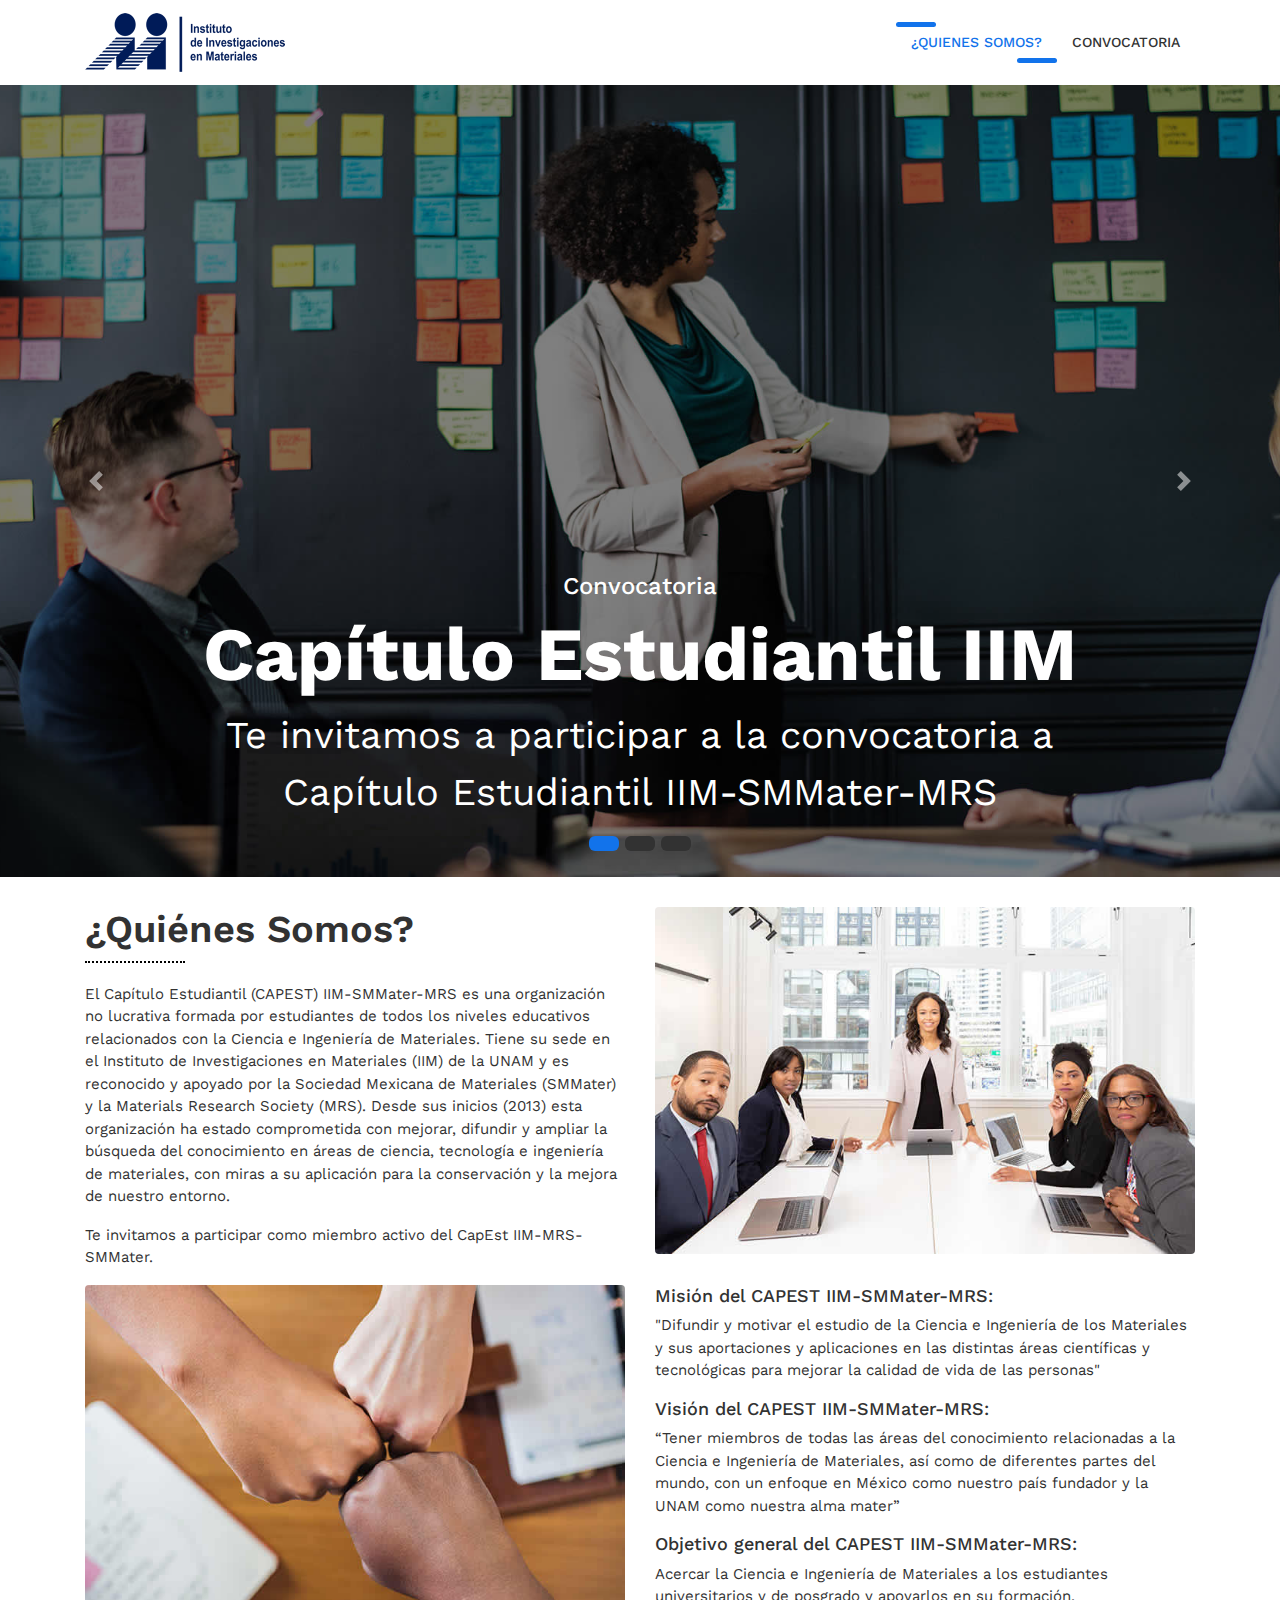
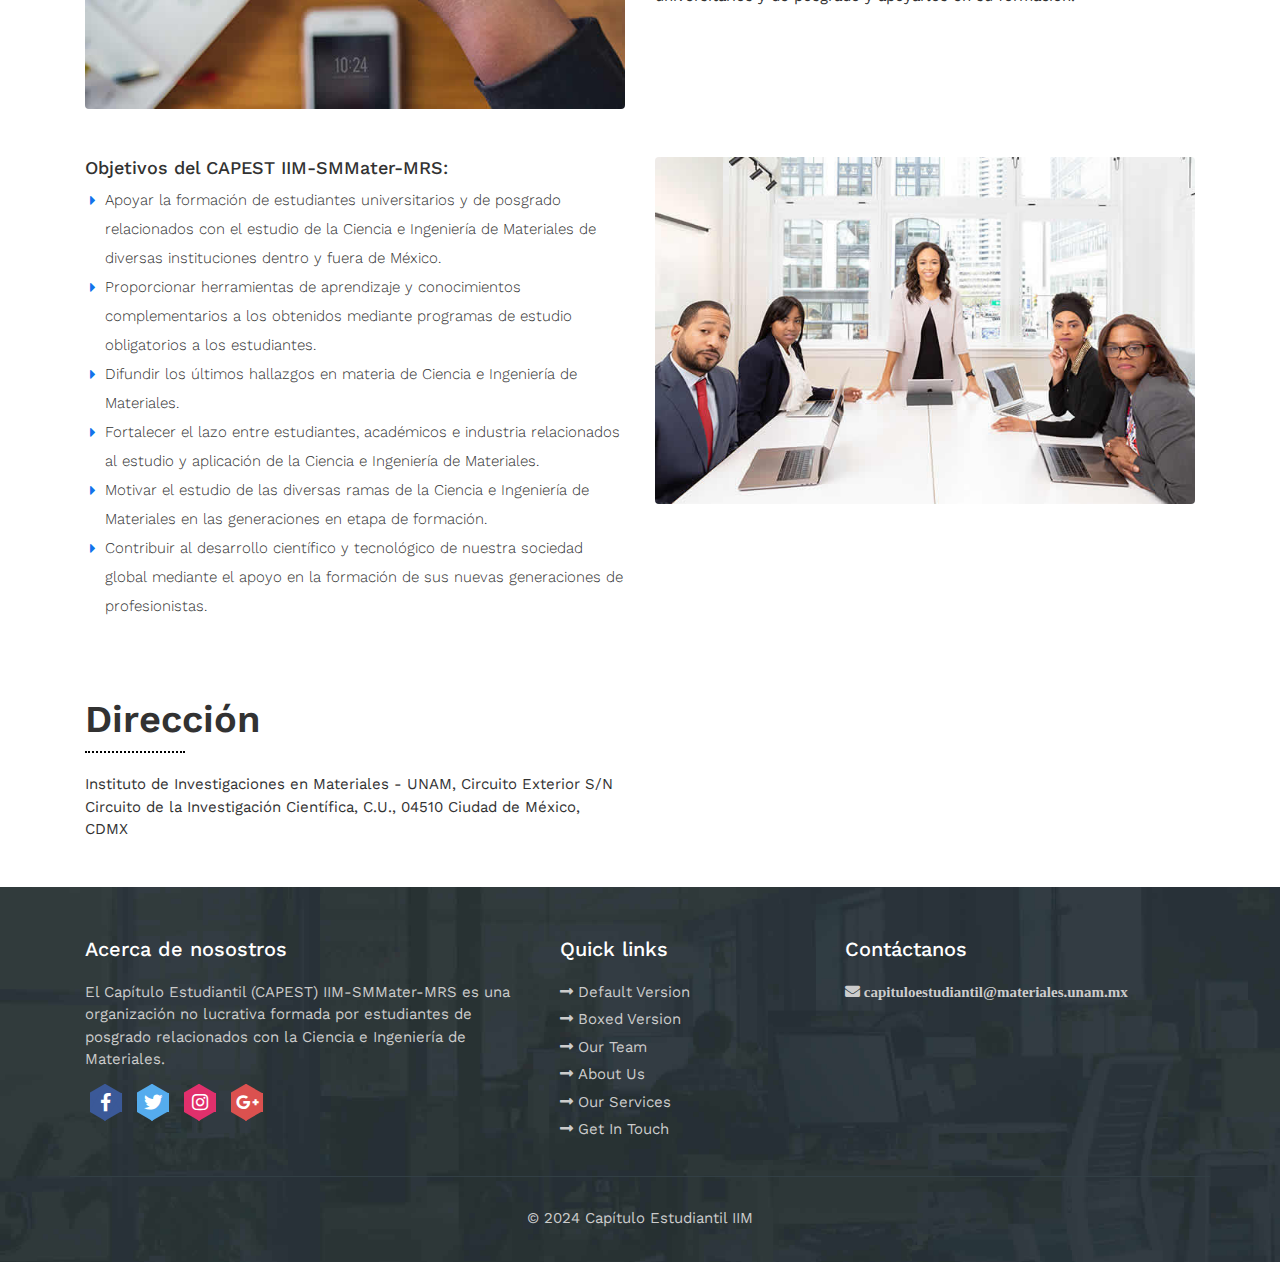
==== index.html @ f2826030 "[MODIFICATED][MAIN][DEVELOP]" ====
<!DOCTYPE html>
<html lang="en">
<head>
	<meta charset="utf-8">
	<meta name="viewport" content="width=device-width, initial-scale=1, shrink-to-fit=no">
	<meta name="description" content="">
	<meta name="author" content="">
	<title> Capítulo Estudiantil IIM-SSMRS </title>
	<!-- Bootstrap core CSS -->
	<link href="vendor/bootstrap/css/bootstrap.min.css" rel="stylesheet">
	<!-- Fontawesome CSS -->
	<link href="css/all.css" rel="stylesheet">
	<!-- Owl Carousel CSS -->
	<link href="css/owl.carousel.min.css" rel="stylesheet">
	<!-- Owl Carousel CSS -->
	<link href="css/jquery.fancybox.min.css" rel="stylesheet">
	<!-- Custom styles for this template -->
	<link href="css/style.css" rel="stylesheet">
</head>
<body>
<div class="wrapper-main">
    <!-- Navigation -->
    <nav class="navbar navbar-expand-lg navbar-dark bg-light top-nav">
        <div class="container">
            <a class="navbar-brand" href="index.html">
				<img src="images/iimlogo.png" alt="logoiim" width="50%"/>
            </a>
            <button class="navbar-toggler navbar-toggler-right" type="button" data-toggle="collapse" data-target="#navbarResponsive" aria-controls="navbarResponsive" aria-expanded="false" aria-label="Toggle navigation">
				<span class="fas fa-bars"></span>
            </button>
            <div class="collapse navbar-collapse" id="navbarResponsive">
				<ul class="navbar-nav ml-auto">
					
					<li class="nav-item">
						<a class="nav-link active" href="index.html">¿Quienes somos?</a>
					</li>
					
					<li class="nav-item">
						<a class="nav-link" href="convocatoria.html">Convocatoria</a>
					</li>
					<!---Construcción de segunda página
					<li class="nav-item">
						<a class="nav-link" href="#">Registro</a>
					</li>
					<li class="nav-item">
						<a class="nav-link" href="#">Comité Organizador</a>
					</li>
					<li class="nav-item">
						<a class="nav-link" href="#">Programa</a>
					</li>
					<li class="nav-item">
						<a class="nav-link" href="#">Curso</a>
					</li>
					<li class="nav-item">
						<a class="nav-link" href="#">Ponente</a>
					</li>
					<li class="nav-item">
						<a class="nav-link" href="#">Cartel</a>
					</li>
					<li class="nav-item">
						<a class="nav-link" href="services.html">Services</a>
					</li>
					<li class="nav-item dropdown">
						<a class="nav-link" href="#" id="navbarDropdownBlog" data-toggle="dropdown" aria-haspopup="true" aria-expanded="false">Pages <i class="fas fa-sort-down"></i></a>
						<div class="dropdown-menu dropdown-menu-right" aria-labelledby="navbarDropdownBlog">
							<a class="dropdown-item" href="faq.html">FAQ</a>
							<a class="dropdown-item" href="404.html">404</a>
							<a class="dropdown-item" href="pricing.html">Pricing Table</a>
						</div>
					</li>
					<li class="nav-item dropdown">
						<a class="nav-link" href="#" id="navbarDropdownPortfolio" data-toggle="dropdown" aria-haspopup="true" aria-expanded="false">Portfolio <i class="fas fa-sort-down"></i></a>
						<div class="dropdown-menu dropdown-menu-right" aria-labelledby="navbarDropdownPortfolio">
							<a class="dropdown-item" href="portfolio-3-col.html">3 Column Portfolio</a>
							<a class="dropdown-item" href="portfolio-4-col.html">4 Column Portfolio</a>
							<a class="dropdown-item" href="portfolio-item.html">Single Portfolio Item</a>
						</div>
					</li>
					<li class="nav-item dropdown">
						<a class="nav-link" href="#" id="navbarDropdownBlog" data-toggle="dropdown" aria-haspopup="true" aria-expanded="false">Blog <i class="fas fa-sort-down"></i></a>
						<div class="dropdown-menu dropdown-menu-right" aria-labelledby="navbarDropdownBlog">
							<a class="dropdown-item" href="blog.html">Blog</a>
							<a class="dropdown-item" href="blog-post.html">Blog Post</a>
						</div>
					</li>
					<li class="nav-item">
						<a class="nav-link" href="contact.html">Contact</a>
					</li>-->
				</ul>
            </div>
        </div>
    </nav>
	
    <header class="slider-main">
		<!--Carrusel
        <div id="carouselExampleIndicators" class="carousel slide carousel-fade" data-ride="carousel">
            <ol class="carousel-indicators">
               <li data-target="#carouselExampleIndicators" data-slide-to="0" class="active"></li>
               <li data-target="#carouselExampleIndicators" data-slide-to="1"></li>
               <li data-target="#carouselExampleIndicators" data-slide-to="2"></li>
            </ol> 
            <div class="carousel-inner" role="listbox">
               Slide One - Set the background image for this slide in the line below 
               <div class="carousel-item active" style="background-image: url('images/slider-01.jpg')">
                  <div class="carousel-caption d-none d-md-block">
                     <h3>Capítulo Estudiantil IIM</h3>
                     <p>Te invitamos a participar a la convocatoria a Capítulo Estudiantil IIM-SMMater-MRS</p>
                  </div>
               </div>
               Slide Two - Set the background image for this slide in the line below 
               <div class="carousel-item" style="background-image: url('images/slider-02.jpg')">
                  <div class="carousel-caption d-none d-md-block">
                     <h3>Best Consulting Services.</h3>
                     <p>A Great Theme For Business Consulting</p>
                  </div>
               </div>
               Slide Three - Set the background image for this slide in the line below 
               <div class="carousel-item" style="background-image: url('images/slider-03.jpg')">
                  <div class="carousel-caption d-none d-md-block">
                     <h3>Welcome to Zonebiz</h3>
                     <p>A Great Theme For Business Consulting</p>
                  </div>
               </div>
            </div>
            <a class="carousel-control-prev" href="#carouselExampleIndicators" role="button" data-slide="prev">
				<span class="carousel-control-prev-icon" aria-hidden="true"></span>
				<span class="sr-only">Previous</span>
            </a>
            <a class="carousel-control-next" href="#carouselExampleIndicators" role="button" data-slide="next">
				<span class="carousel-control-next-icon" aria-hidden="true"></span>
				<span class="sr-only">Next</span>
            </a>
        </div>-->
		<div id="carouselExampleIndicators" class="carousel slide carousel-fade" data-ride="carousel">
			<ol class="carousel-indicators">
				<li data-target="#carouselExampleIndicators" data-slide-to="0" class="active"></li>
				<li data-target="#carouselExampleIndicators" data-slide-to="1"></li>
				<li data-target="#carouselExampleIndicators" data-slide-to="2"></li>
		 	</ol> 
            <div class="carousel-inner" role="listbox">
               <div class="carousel-item active" style="background-image: url('images/slider-01.jpg')">
                  <div class="carousel-caption d-none d-md-block">
						<h4>Convocatoria</h4>
                     	<h3>Capítulo Estudiantil IIM</h3>
                     	<p>Te invitamos a participar a la convocatoria a Capítulo Estudiantil IIM-SMMater-MRS</p>
                  </div>
               </div>
			<div class="carousel-item" style="background-image: url('images/slider-02.jpg')">
				<div class="carousel-caption d-none d-md-block">
				   <h3>Best Consulting Services.</h3>
				   <p>A Great Theme For Business Consulting</p>
				</div>
			 </div>
			<div class="carousel-item" style="background-image: url('images/slider-03.jpg')">
				<div class="carousel-caption d-none d-md-block">
				   <h3>Welcome to Zonebiz</h3>
				   <p>A Great Theme For Business Consulting</p>
				</div>
			 </div>
		  </div>
		<a class="carousel-control-prev" href="#carouselExampleIndicators" role="button" data-slide="prev">
			<span class="carousel-control-prev-icon" aria-hidden="true"></span>
			<span class="sr-only">Previous</span>
		</a>
		<a class="carousel-control-next" href="#carouselExampleIndicators" role="button" data-slide="next">
			<span class="carousel-control-next-icon" aria-hidden="true"></span>
			<span class="sr-only">Next</span>
		</a>
    </header>
	
    <!-- Page Content -->
    <div class="container">        
        <!-- About Section -->
        <div class="about-main">
            <div class="row">
               <div class="col-lg-6">
                  <h2>¿Quiénes Somos?</h2>
                  <p>El Capítulo Estudiantil (CAPEST) IIM-SMMater-MRS es una organización no lucrativa formada por estudiantes de todos los niveles educativos relacionados con la Ciencia e Ingeniería de Materiales. Tiene su sede en el Instituto de Investigaciones en Materiales (IIM) de la UNAM y es reconocido y apoyado por la Sociedad Mexicana de Materiales (SMMater) y la Materials Research Society (MRS). Desde sus inicios (2013) esta organización ha estado comprometida con mejorar, difundir y ampliar la búsqueda del conocimiento en áreas de ciencia, tecnología e ingeniería de materiales, con miras a su aplicación para la conservación y la mejora de nuestro entorno.</p>
                  <p>Te invitamos a participar como miembro activo del CapEst IIM-MRS-SMMater.</p>
               </div>
               <div class="col-lg-6">
                  <img class="img-fluid rounded" src="images/about-img.jpg" alt="" />
               </div>
            </div>
			<div class="row mb-4">
				<div class="col-lg-6">
					<div class="right-ab">
						<img class="img-fluid rounded mb-4" src="images/mission-img.jpg" alt="" />
					</div>
				</div>
				<div class="col-lg-6">
					<div class="left-ab">
						<h5>Misión del CAPEST IIM-SMMater-MRS:</h5>
				  		<p>"Difundir y motivar el estudio de la Ciencia e Ingeniería de los Materiales y sus aportaciones y aplicaciones en las distintas áreas científicas y tecnológicas para mejorar la calidad de vida de las personas"</p>
				  	<h5>Visión del CAPEST IIM-SMMater-MRS:</h5>
				  		<p>“Tener miembros de todas las áreas del conocimiento relacionadas a la Ciencia e Ingeniería de Materiales, así como de diferentes partes del mundo, con un enfoque en México como nuestro país fundador y la UNAM como nuestra alma mater”</p>
				  	<h5>Objetivo general del CAPEST IIM-SMMater-MRS:</h5>
				   		<p>Acercar la Ciencia e Ingeniería de Materiales a los estudiantes universitarios y de posgrado y apoyarlos en su formación.</p>
					</div>
				</div>
			</div>
			<!-- /.row  left-->
			<div class="row">
				<div class="col-lg-6">
				  	<h5>Objetivos del CAPEST IIM-SMMater-MRS:</h5>
                  		<ul>
                			<li>Apoyar la formación de estudiantes universitarios y de posgrado relacionados con el estudio de la Ciencia e Ingeniería de Materiales de diversas instituciones dentro y fuera de México.</li>
                    		<li>Proporcionar herramientas de aprendizaje y conocimientos complementarios a los obtenidos mediante programas de estudio obligatorios a los estudiantes.</li>
							<li>Difundir los últimos hallazgos en materia de Ciencia e Ingeniería de Materiales.</li>
							<li>Fortalecer el lazo entre estudiantes, académicos e industria relacionados al estudio y aplicación de la Ciencia e Ingeniería de Materiales.</li>
							<li>Motivar el estudio de las diversas ramas de la Ciencia e Ingeniería de Materiales en las generaciones en etapa de formación.</li>
                    		<li>Contribuir al desarrollo científico y tecnológico de nuestra sociedad global mediante el apoyo en la formación de sus nuevas generaciones de profesionistas.</li>                     
                  		</ul>
				</div>
				<div class="col-lg-6">
					<img class="img-fluid rounded" src="images/about-img.jpg" alt=""/>
				</div>
			</div>
			<!-- /.row -->
        </div>
	</div>	
	<!--Start Services Section
	<div class="services-bar">
		<div class="container">
			<h1 class="py-4">Our Best Services </h1>-->
			<!-- Services Section 
			<div class="row">
			   <div class="col-lg-4 mb-4">
					<div class="card h-100">
						<div class="card-img">
							<img class="img-fluid" src="images/services-img-01.jpg" alt="" />
						</div>
						<div class="card-body">
							<h4 class="card-header"> Analytics </h4>
							<p class="card-text">Lorem ipsum dolor sit amet, consectetur adipisicing elit. Sapiente esse necessitatibus neque.</p>
						</div>
					</div>
			   </div>
			   <div class="col-lg-4 mb-4">
					<div class="card h-100">
						<div class="card-img">
							<img class="img-fluid" src="images/services-img-02.jpg" alt="" />
						</div>
						<div class="card-body">
							<h4 class="card-header"> Applications </h4>
							<p class="card-text">Lorem ipsum dolor sit amet, consectetur adipisicing elit. Sapiente esse necessitatibus neque.</p>
						</div>
					</div>
			   </div>
			   <div class="col-lg-4 mb-4">
					<div class="card h-100">
						<div class="card-img">
							<img class="img-fluid" src="images/services-img-03.jpg" alt="" />
						</div>
						<div class="card-body">
							<h4 class="card-header"> Business Process </h4>
							<p class="card-text">Lorem ipsum dolor sit amet, consectetur adipisicing elit. Sapiente esse necessitatibus neque.</p>
						</div>
					</div>
			   </div>
			   <div class="col-lg-4 mb-4">
					<div class="card h-100">
						<div class="card-img">
							<img class="img-fluid" src="images/services-img-04.jpg" alt="" />
						</div>
						<div class="card-body">
							<h4 class="card-header"> Consulting </h4>
							<p class="card-text">Lorem ipsum dolor sit amet, consectetur adipisicing elit. Sapiente esse necessitatibus neque.</p>
						</div>						
					</div>
			   </div>
			   <div class="col-lg-4 mb-4">
					<div class="card h-100">
						<div class="card-img">
							<img class="img-fluid" src="images/services-img-05.jpg" alt="" />
						</div>
						<div class="card-body">
							<h4 class="card-header"> Infrastructure </h4>
							<p class="card-text">Lorem ipsum dolor sit amet, consectetur adipisicing elit. Sapiente esse necessitatibus neque.</p>
						</div>						
					</div>
			   </div>
			   <div class="col-lg-4 mb-4">
					<div class="card h-100">
						<div class="card-img">
							<img class="img-fluid" src="images/services-img-06.jpg" alt="" />
						</div>
						<div class="card-body">
							<h4 class="card-header"> Product Engineering </h4>
							<p class="card-text">Lorem ipsum dolor sit amet, consectetur adipisicing elit. Sapiente esse necessitatibus neque.</p>
						</div>
					</div>
			   </div>
			</div>-->
			<!-- /.row 
		</div>
	</div>-->
	<!--Start Portafilio
	<div class="container">-->	
        <!-- Portfolio Section 
        <div class="portfolio-main">
            <h2>Our Portfolio</h2>
			<div class="col-lg-12">
				<div class="project-menu text-center">
					<button class="btn btn-primary active" data-filter="*">All</button>
					<button data-filter=".business" class="btn btn-primary">Business</button>
					<button data-filter=".travel" class="btn btn-primary">Travel</button>
					<button data-filter=".financial" class="btn btn-primary">Financial</button>
					<button data-filter=".academic" class="btn btn-primary">Academic</button>
				</div>
			</div>
            <div id="projects" class="projects-main row">
               <div class="col-lg-4 col-sm-6 pro-item portfolio-item financial">
                  <div class="card h-100">
                     <div class="card-img">
                        <a href="images/portfolio-img-01.jpg" data-fancybox="images">
                           <img class="card-img-top" src="images/portfolio-img-01.jpg" alt="" />
                           <div class="overlay"><i class="fas fa-arrows-alt"></i></div>
                        </a>
                     </div>
                     <div class="card-body">
                        <h4 class="card-title">
                           <a href="#">Financial Sustainability</a>
                        </h4>
                     </div>
                  </div>
               </div>
               <div class="col-lg-4 col-sm-6 pro-item portfolio-item business academic">
                  <div class="card h-100">
                     <div class="card-img">
                        <a href="images/portfolio-img-02.jpg" data-fancybox="images">
                           <img class="card-img-top" src="images/portfolio-img-02.jpg" alt="" />
                           <div class="overlay"><i class="fas fa-arrows-alt"></i></div>
                        </a>
                     </div>
                     <div class="card-body">
                        <h4 class="card-title">
                           <a href="#">Financial Sustainability</a>
                        </h4>
                     </div>
                  </div>
               </div>
               <div class="col-lg-4 col-sm-6 pro-item portfolio-item travel">
                  <div class="card h-100">
                     <div class="card-img">
                        <a href="images/portfolio-img-03.jpg" data-fancybox="images">
                           <img class="card-img-top" src="images/portfolio-img-03.jpg" alt="" />
                           <div class="overlay"><i class="fas fa-arrows-alt"></i></div>
                        </a>
                     </div>
                     <div class="card-body">
                        <h4 class="card-title">
                           <a href="#">Financial Sustainability</a>
                        </h4>
                     </div>
                  </div>
               </div>
               <div class="col-lg-4 col-sm-6 pro-item portfolio-item business">
                  <div class="card h-100">
                     <div class="card-img">
                        <a href="images/portfolio-img-04.jpg" data-fancybox="images">
                           <img class="card-img-top" src="images/portfolio-img-04.jpg" alt="" />
                           <div class="overlay"><i class="fas fa-arrows-alt"></i></div>
                        </a>
                     </div>
                     <div class="card-body">
                        <h4 class="card-title">
                           <a href="#">Financial Sustainability</a>
                        </h4>
                     </div>
                  </div>
               </div>
               <div class="col-lg-4 col-sm-6 pro-item portfolio-item travel">
                  <div class="card h-100">
                     <div class="card-img">
                        <a href="images/portfolio-img-05.jpg" data-fancybox="images">
                           <img class="card-img-top" src="images/portfolio-img-05.jpg" alt="" />
                           <div class="overlay"><i class="fas fa-arrows-alt"></i></div>
                        </a>
                     </div>
                     <div class="card-body">
                        <h4 class="card-title">
                           <a href="#">Financial Sustainability</a>
                        </h4>
                     </div>
                  </div>
               </div>
               <div class="col-lg-4 col-sm-6 pro-item portfolio-item financial academic">
                  <div class="card h-100">
                     <div class="card-img">
                        <a href="images/portfolio-img-01.jpg" data-fancybox="images">
                           <img class="card-img-top" src="images/portfolio-img-01.jpg" alt="" />
                           <div class="overlay"><i class="fas fa-arrows-alt"></i></div>
                        </a>
                     </div>
                     <div class="card-body">
                        <h4 class="card-title">
                           <a href="#">Financial Sustainability</a>
                        </h4>
                     </div>
                  </div>
               </div>
            </div>-->
            <!-- /.row 
        </div>
    </div>-->
	<!--blog-sliede 
	<div class="blog-slide">
		<div class="container">
			<h2>Our Blog</h2>
			<div class="row">
				<div class="col-lg-12">
					<div id="blog-slider" class="owl-carousel">
						<div class="post-slide">
							<div class="post-header">
								<h4 class="title">
									<a href="#">Latest blog Post</a>
								</h4>
								<ul class="post-bar">
									<li><img src="images/testi_01.png" alt=""><a href="#">Williamson</a></li>
									<li><i class="fa fa-calendar"></i>02 June 2018</li>
								</ul>
							</div>
							<div class="pic">
								<img src="images/img-1.jpg" alt="">
								<ul class="post-category">
									<li><a href="#">Business</a></li>
									<li><a href="#">Financ</a></li>
								</ul>
							</div>
							<p class="post-description">
								Lorem ipsum dolor sit amet, consectetur adipiscing elit. Maecenas gravida nulla eu massa efficitur, eu hendrerit ipsum efficitur. Morbi vitae velit ac.
							</p>
						</div>
		 
						<div class="post-slide">
							<div class="post-header">
								<h4 class="title">
									<a href="#">Latest blog Post</a>
								</h4>
								<ul class="post-bar">
									<li><img src="images/testi_02.png" alt=""><a href="#">Kristiana</a></li>
									<li><i class="fa fa-calendar"></i>05 June 2018</li>
								</ul>
							</div>
							<div class="pic">
								<img src="images/img-2.jpg" alt="">
								<ul class="post-category">
									<li><a href="#">Business</a></li>
									<li><a href="#">Financ</a></li>
								</ul>
							</div>
							<p class="post-description">
								Lorem ipsum dolor sit amet, consectetur adipiscing elit. Maecenas gravida nulla eu massa efficitur, eu hendrerit ipsum efficitur. Morbi vitae velit ac.
							</p>
						</div>
						
						<div class="post-slide">
							<div class="post-header">
								<h4 class="title">
									<a href="#">Latest blog Post</a>
								</h4>
								<ul class="post-bar">
									<li><img src="images/testi_01.png" alt=""><a href="#">Kristiana</a></li>
									<li><i class="fa fa-calendar"></i>05 June 2018</li>
								</ul>
							</div>
							<div class="pic">
								<img src="images/img-3.jpg" alt="">
								<ul class="post-category">
									<li><a href="#">Business</a></li>
									<li><a href="#">Financ</a></li>
								</ul>
							</div>
							<p class="post-description">
								Lorem ipsum dolor sit amet, consectetur adipiscing elit. Maecenas gravida nulla eu massa efficitur, eu hendrerit ipsum efficitur. Morbi vitae velit ac.
							</p>
						</div>
						
						<div class="post-slide">
							<div class="post-header">
								<h4 class="title">
									<a href="#">Latest blog Post</a>
								</h4>
								<ul class="post-bar">
									<li><img src="images/testi_02.png" alt=""><a href="#">Kristiana</a></li>
									<li><i class="fa fa-calendar"></i>05 June 2018</li>
								</ul>
							</div>
							<div class="pic">
								<img src="images/img-4.jpg" alt="">
								<ul class="post-category">
									<li><a href="#">Business</a></li>
									<li><a href="#">Financ</a></li>
								</ul>
							</div>
							<p class="post-description">
								Lorem ipsum dolor sit amet, consectetur adipiscing elit. Maecenas gravida nulla eu massa efficitur, eu hendrerit ipsum efficitur. Morbi vitae velit ac.
							</p>
						</div>
					</div>
				</div>
			</div>
		</div>
	</div>-->
	<div class="container">
		<div class="about-main">
            <div class="row">
               <div class="col-lg-6">
                  <h2>Dirección</h2>
                  <p>Instituto de Investigaciones en Materiales - UNAM, Circuito Exterior S/N Circuito de la Investigación Científica, C.U., 04510 Ciudad de México, CDMX</p>
               </div>
            </div>
		</div>   
	</div>
	
	<!-- Contact Us 
	<div class="touch-line">
		<div class="container">
			<div class="row">
				<div class="col-md-8">
				   <p>Lorem ipsum dolor sit amet, consectetur adipisicing elit. Molestias, expedita, saepe, vero rerum deleniti beatae veniam harum neque nemo praesentium cum alias asperiores commodi.</p>
				</div>
				<div class="col-md-4">
				   <a class="btn btn-lg btn-secondary btn-block" href="#"> Contact Us </a>
				</div>
			</div>
		</div>
	</div>-->
	
    <!-- /.container -->
    <!--footer starts from here-->
    <footer class="footer">
        <div class="container bottom_border">
            <div class="row">
				<div class="col-lg-5 col-md-3 col-sm-6 col">
					<h5 class="headin5_amrc col_white_amrc pt2">Acerca de nosostros</h5>
					<!--headin5_amrc-->
					<p class="mb10">El Capítulo Estudiantil (CAPEST) IIM-SMMater-MRS es una organización no lucrativa formada por estudiantes de posgrado relacionados con la Ciencia e Ingeniería de Materiales.</p>
					<ul class="footer-social">
						<li><a class="facebook hb-xs-margin" href="https://www.facebook.com/capestIIM/" target="_blank" rel="noopener noreferrer"><span class="hb hb-xs spin hb-facebook"><i class="fab fa-facebook-f"></i></span></a></li>
						<li><a class="twitter hb-xs-margin" href="https://twitter.com/capestiim?lang=es" target="_blank" rel="noopener noreferrer"><span class="hb hb-xs spin hb-twitter"><i class="fab fa-twitter"></i></span></a></li>
						<li><a class="instagram hb-xs-margin" href="https://www.instagram.com/iimunam/" target="_blank" rel="noopener noreferrer" ><span class="hb hb-xs spin hb-instagram"><i class="fab fa-instagram"></i></span></a></li>
						<li><a class="googleplus hb-xs-margin" href="https://www.youtube.com/channel/UCm1F9JZLGB-4PKuDUffqZfA" target="_blank" rel="noopener noreferrer"><span class="hb hb-xs spin hb-google-plus"><i class="fab fa-google-plus-g"></i></span></a></li>
					</ul>
				</div>	
				<div class="col-lg-3 col-md-3 col-sm-5">
					<h5 class="headin5_amrc col_white_amrc pt2">Quick links</h5>
					<!--headin5_amrc-->
					<ul class="footer_ul_amrc">
						<li><a href="#"><i class="fas fa-long-arrow-alt-right"></i>Default Version</a></li>
						<li><a href="#"><i class="fas fa-long-arrow-alt-right"></i>Boxed Version</a></li>
						<li><a href="#"><i class="fas fa-long-arrow-alt-right"></i>Our Team </a></li>
						<li><a href="#"><i class="fas fa-long-arrow-alt-right"></i>About Us</a></li>
						<li><a href="#"><i class="fas fa-long-arrow-alt-right"></i>Our Services</a></li>
						<li><a href="#"><i class="fas fa-long-arrow-alt-right"></i>Get In Touch</a></li>
					</ul>
					<!--footer_ul_amrc ends here-->
				</div>
				<div class="col-lg-4 col-md-2 col-sm-2 ">
					<div class="news-box">
						<h5 class="headin5_amrc col_white_amrc pt2">Contáctanos</h5>
						<ul class="footer_ul_amrc">
							<li><a href="mailto:m.bluth@example.com"><i class="fas fa-envelope"> capituloestudiantil@materiales.unam.mx</i></a></li>
						</ul>
					</div>
				</div>
			</div>
		</div>
        <div class="container">
            <p class="copyright text-center">&copy; 2024 Capítulo Estudiantil IIM</p>
        </div>
    </footer>
</div>
	  
<!-- Bootstrap core JavaScript -->
<script src="vendor/jquery/jquery.min.js"></script>
<script src="vendor/bootstrap/js/bootstrap.bundle.min.js"></script>
<script src="js/imagesloaded.pkgd.min.js"></script>
<script src="js/isotope.pkgd.min.js"></script>
<script src="js/filter.js"></script>
<script src="js/jquery.appear.js"></script>
<script src="js/owl.carousel.min.js"></script>
<script src="js/jquery.fancybox.min.js"></script>
<script src="js/script.js"></script>
</body>
</html>
---- css/style.css ----
/*!
 *  Zonebiz - Business Consulting Bootstrap4 Responsive Template
 */

 
@import url('https://fonts.googleapis.com/css?family=Work+Sans:100,200,300,400,500,600,700,800,900');
 
body {
  padding: 0px;
  font-family: 'Work Sans', sans-serif;
  font-size: 15px;
  color: #323232;
}

@media (min-width: 992px) {
  body {
    padding-top: 0px;
  }
}

a.btn-primary{
	background-color: #1273eb;
	border-color: #1273eb;
}
a.btn-primary:hover{
	background-color: #323232;
	border-color: #323232;
}
button.btn-primary{
	background-color: #1273eb;
	border-color: #1273eb;
}
button.btn-primary:hover{
	background-color: #323232;
	border-color: #323232;
}

a.btn-secondary{
	background-color: #1273eb;
	border-color: #1273eb;
}
a.btn-secondary:hover{
	background-color: #323232;
	border-color: #323232;
}
button.btn-secondary{
	background-color: #1273eb;
	border-color: #1273eb;
}
button.btn-secondary:hover{
	background-color: #323232;
	border-color: #323232;
}
.mouse-pointer{
	background-color: #323232;
	position: absolute;
	color: white;
	width: 25px;
	height: 25px;
	border: 3px solid #1273eb;
	border-radius: 25px 50px 50px 50px/25px 50px 50px 50px;
	z-index: 999999;
	pointer-events: none;
	-webkit-transition: all 0.1s;
	-moz-transition: all 0.1s;
	-o-transition: all 0.1s;
	-ms-transition: all 0.1s;
	transition: all 0.1s;
}

.top-bar{
	background: #1273eb;
	padding: 4px 0px;
}
.social-media ul{
	list-style: none;
	margin: 0px;
	padding: 0px;
}
.social-media ul li{
	display: inline-block;
	padding: 0px 5px;
}
.social-media ul li a{
	font-size: 16px;
	color: #ffffff;
}
.social-media ul li a:hover{
	color: #323232;
}

.contact-details ul{
	list-style: none;
	margin: 0px;
	padding: 0px;
	float: right;
}
.contact-details ul li{
	display: inline-block;
	padding: 0px 5px;
	color: #ffffff;
}
.wrapper-main{
	position: relative;
	overflow: hidden;
}

.top-nav{
	background-color: #ffffff !important;
}
.navbar-expand-lg.top-nav .navbar-nav .nav-link{
	padding: 10px 15px;
	color: #323232;
	font-size: 14px;
	font-weight: 500;
	text-transform: uppercase;
	position: relative;
}
.navbar-expand-lg.top-nav .navbar-nav .nav-link i{
	font-size: 14px;
	float: right;
	margin-left: 5px;
}
.navbar-expand-lg.top-nav .navbar-nav .nav-link:hover{
	color: #1273eb;
	border-radius: 4.8px;
}
.navbar-expand-lg.top-nav .navbar-nav .nav-link.active{
	color: #1273eb;
}
.navbar-expand-lg.top-nav .navbar-nav .nav-link.active:before{
	content: "";
	position: absolute;
	width: 40px;
	background: #1273eb;
	height: 5px;
	top: 0px;
	left: 0px;
	border-radius: 6px;
}
.navbar-expand-lg.top-nav .navbar-nav .nav-link.active:after{
	content: "";
	position: absolute;
	width: 40px;
	background: #1273eb;
	height: 5px;
	bottom: 0px;
	right: 0px;
	border-radius: 6px;
}
.navbar-expand-lg.top-nav .navbar-nav .nav-link:before{
	content: "";
	position: absolute;
	width: 0px;
	background: #1273eb;
	height: 5px;
	top: 0px;
	left: 0px;
	border-radius: 6px;
	-webkit-transition: all 500ms ease;
	-ms-transition: all 500ms ease;
	-o-transition: all 500ms ease;
	-moz-transition: all 500ms ease;
	transition: all 500ms ease;
}
.navbar-expand-lg.top-nav .navbar-nav .nav-link:after{
	content: "";
	position: absolute;
	width: 0px;
	background: #1273eb;
	height: 5px;
	bottom: 0px;
	right: 0px;
	border-radius: 6px;
	-webkit-transition: all 500ms ease;
	-ms-transition: all 500ms ease;
	-o-transition: all 500ms ease;
	-moz-transition: all 500ms ease;
	transition: all 500ms ease;
}
.navbar-expand-lg.top-nav .navbar-nav .nav-link:hover:before{
	width: 40px;
	-webkit-transition: all 500ms ease;
	-ms-transition: all 500ms ease;
	-o-transition: all 500ms ease;
	-moz-transition: all 500ms ease;
	transition: all 500ms ease;
}
.navbar-expand-lg.top-nav .navbar-nav .nav-link:hover:after{
	width: 40px;
	-webkit-transition: all 500ms ease;
	-ms-transition: all 500ms ease;
	-o-transition: all 500ms ease;
	-moz-transition: all 500ms ease;
	transition: all 500ms ease;
}
.fixed-menu {
  position: fixed;
  opacity: 0;
  visibility: hidden;
  left: 0px;
  top: 0px;
  min-height: auto;
  width: 100%;
  padding: 0px 0px;
  background: #ffffff;
  z-index: 0;
  -webkit-box-shadow: 0px 13px 15px -12px rgba(35,35,35,0.15);
  box-shadow: 0px 13px 15px -12px rgba(35,35,35,0.15);
  transition: all 500ms ease;
  -moz-transition: all 500ms ease;
  -webkit-transition: all 500ms ease;
  -ms-transition: all 500ms ease;
  -o-transition: all 500ms ease;
  z-index: 999;
  opacity: 1;
  visibility: visible;
  -ms-animation-name: fadeInDown;
  -moz-animation-name: fadeInDown;
  -op-animation-name: fadeInDown;
  -webkit-animation-name: fadeInDown;
  animation-name: fadeInDown;
  -ms-animation-duration: 500ms;
  -moz-animation-duration: 500ms;
  -op-animation-duration: 500ms;
  -webkit-animation-duration: 500ms;
  animation-duration: 500ms;
  -ms-animation-timing-function: linear;
  -moz-animation-timing-function: linear;
  -op-animation-timing-function: linear;
  -webkit-animation-timing-function: linear;
  animation-timing-function: linear;
  -ms-animation-iteration-count: 1;
  -moz-animation-iteration-count: 1;
  -op-animation-iteration-count: 1;
  -webkit-animation-iteration-count: 1;
  animation-iteration-count: 1;
}
.dropdown-toggle::after{
	display: none;
}

.navbar-expand-lg.top-nav .navbar-nav .dropdown-menu{
	margin: 0px;
	box-shadow: 3px 5px 15px rgba(0,0,0, .15);
	border: none;
	padding: 20px;
}
.navbar-expand-lg.top-nav .navbar-nav .dropdown-menu .dropdown-item{
	font-size: 14px;
	padding: 0px;
	margin-bottom: 15px;
	font-weight: 300;
}
.navbar-expand-lg.top-nav .navbar-nav .dropdown-menu .dropdown-item:last-child{
	padding: 0px;
	margin: 0px;
}
.navbar-expand-lg.top-nav .navbar-nav .dropdown-menu .dropdown-item:hover{
	background: none;
	color: #1273eb;
}
.top-nav .navbar-toggler{
	color: #323232;
	border-color: #323232;
}
.top-nav .navbar-toggler:hover{
	color: #1273eb;
	border-color: #1273eb;
}


.slider-main .carousel ol li{
	height: 15px;
	border-radius: 6px;
	background: #323232;
}
.slider-main .carousel .carousel-indicators .active{
	background: #1273eb;
}
.slider-main .carousel .carousel-item .carousel-caption h3{
	font-size: 75px;
	font-weight: 700;
}
.slider-main .carousel .carousel-item .carousel-caption p{
	font-size: 38px;
}
.slider-main .carousel .carousel-inner .carousel-item:before{
	content: "";
	position: absolute;
	background: rgba(0,0,0,0.5);
	top: 0px;
	left: 0px;
	width: 100%;
	height: 100%;
}
.carousel-item {
  height: 88vh;
  min-height: 300px;
  background: no-repeat center center scroll;
  -webkit-background-size: cover;
  -moz-background-size: cover;
  -o-background-size: cover;
  background-size: cover;
}
.portfolio-item {
  margin-bottom: 30px;
}
.services-bar{
	padding: 20px 0px 30px 0px;
	background: url(../images/dott.jpg);
}
.services-bar h1{
	font-weight: 600;
	font-size: 45px;
	text-align: center;
	margin-bottom: 0px;
}
.services-bar .card{
	box-shadow: 3px 5px 15px rgba(0,0,0, .15);
	border: none;
}
.services-bar .card h4.card-header{
	background-color: transparent;
	color: #1273eb;
	font-size: 18px;
	font-weight: 500;
	border: none;
	padding: 0px;
	margin-bottom: 15px;
}
.services-bar .card .card-footer{
	background-color: #323232;
}
.about-main{
	padding: 30px 0px;
}
.about-main h2{
	font-size: 38px;
	font-weight: 600;
	margin-bottom: 20px;
	padding-bottom: 10px;
	position: relative;
}
.about-main h2:after{
	content: "";
	position: absolute;
	border-bottom: 2px dotted #000000;
	bottom: 0px;
	height: 2px;
	width: 100px;
	left: 0px;
}
.about-main h5{
	font-size: 18px;
}
.about-main p{
	font-size: 15px;
	/*text-transform: capitalize;*/
}
.about-main ul{
	padding-left: 20px;
}
.about-main ul li{
	position: relative;
	font-weight: 300;
	list-style: none;
	line-height: 29px;
	font-size: 15px;
}
.about-main ul li:before{
	content: "\f0da";
	font-family: 'Font Awesome 5 Free';
	font-weight: 900;	
	position: absolute;
	left: -15px;
	top: 0px;
	color: #1273eb;
}
.card-img img{
	width: 100%;
}
.portfolio-main{
	padding: 30px 0px;
}
.portfolio-main h2{
	font-weight: 600;
	font-size: 45px;
	margin-bottom: 20px;
	text-align: center;
}
.project-menu {
    margin-bottom: 30px;
}
.portfolio-main .card {
	border: none;
	border-radius: 10px;
	overflow: hidden;
}
.portfolio-main .card .card-body .card-title{
	margin-bottom: 0px;
}
.portfolio-main .card .card-body .card-title a{
	font-size: 20px;
	font-weight: 400;
	text-transform: capitalize;
	color: #ffffff;
	margin: 0;
}
.portfolio-main .card .card-body{
	position: absolute;
	background: #323232;
	padding: 0px 20px;
	height: 40px;
	transform: scale(0);
	transition-property: transform;
	transition-duration: 0.3s;
	transition-timing-function: ease-out;
	display: flex;
	align-items: center;
	vertical-align: center;
	-webkit-transition: all 0.5s;
	-moz-transition: all 0.5s;
	-o-transition: all 0.5s;
	-ms-transition: all 0.5s;
	transition: all 0.5s;
	left: 0;
	top: 0;
	bottom: 0;
	right: 0;
}
.portfolio-main .card:hover .card-body{
	transform: scale(1);
	top: 80%;
}
.card-img{
	overflow: hidden;
	position: relative;
}
.portfolio-item .card:hover .card-img .card-img-top{
	transform: scale3D(1.2, 1.2, 2);
	opacity: .5;
}
.card-img-top{
	transition: all 500ms linear 0s;
}
.overlay{
	background: rgba(18,115,235,0.5);
	position: absolute;
	bottom: -100%;
	width: 100%;
	height: 100%;
	left: 50%;
	transform: translateX(-50%);
	transition: all 0.3s;
}
.overlay i{
	font-size: 35px;
	position: absolute;
	top: 30%;
	left: 50%;
	transform: translateX(-50%);
	color: #ffffff;
}
.portfolio-main .card:hover .overlay{
	bottom: 0px;
}

.blog-slide h2{
	font-weight: 600;
	font-size: 45px;
	margin-bottom: 20px;
	text-align: center;
}

.post-slide{
    margin: 0 15px;
    background: #fff;
    border-bottom: 4px solid #1273eb;
}
.post-slide .post-header{
    padding: 15px 20px;
}
.post-slide .title{
    margin-bottom: 5px;
}
.post-slide .title a{
    font-size: 15px;
    color: #323232;    
    text-transform: capitalize;
    transition: all 0.4s ease 0s;
}
.post-slide .title a:hover{
    color: #fd6058;
    text-decoration: none;
}
.post-slide .post-bar{
    margin: 15px 0 0 0;
    padding: 0;
    list-style: none;
}
.post-slide .post-bar li{
    display: inline-block;
    margin-right: 20px;
    color: #1273eb;
}
.post-slide .post-bar li a{
    font-size: 15px;
    color: #808080;
    text-transform: capitalize;
}
.post-slide .post-bar li a:hover{
    text-decoration: none;
    color: #1273eb;
}
.post-slide .post-bar li img{
    width: 35px;
    height: 35px;
    border-radius: 50%;
}
.post-slide .post-bar li i,
.post-slide .post-bar li img{
    margin-right: 5px;
}
.post-slide .pic{
    overflow: hidden;
    position: relative;
}
.post-slide .pic:after{
    content: "";
    width: 100%;
    height: 100%;
    position: absolute;
    top: 0;
    left: 0;
    background: rgba(255,255,255,0);
    transition: all 0.9s ease 0s;
}
.post-slide:hover .pic:after{
    background: rgba(255,255,255,0.2);
}
.post-slide .pic img{
    width: 100%;
    height: auto;
    transform: rotate(0deg) scale(1,1);
    transition: all 0.6s ease-in-out 0s;
}
.post-slide:hover .pic img{
    transform: rotate(10deg) scale(1.5,1.5);
}
.post-slide .post-category{
    padding: 5px 15px;
    margin: 0;
    list-style: none;
    position: absolute;
    bottom: 0;
    left: 0;
    background: #1273eb;
    z-index: 1;
}
.post-slide .post-category li{
    display: inline-block;
    text-transform: uppercase;
}
.post-slide .post-category li:after{
    content: " ,";
    color: #fff;
}
.post-slide .post-category li:last-child:after{
    content: "";
}
.post-slide .post-category li a{
    color: #fff;
}
.post-slide .post-category li a:hover{
    text-decoration: none;
    color: #333;
}
.post-slide .post-description{
    font-size: 16px;
    color: #808080;
    padding: 15px;
}
@media only screen and (max-width: 480px) {
    .post-header .post-bar li{
        margin-right: 5px;
    }
}

.touch-line{
	padding: 40px 0px;
	background: #1273eb;
	position: relative;
	margin-top: 90px;
}
.touch-line:before{
	position: absolute;
	content: "";
	z-index: -1;
	left: 0;
	top: -46px;
	bottom: auto;
	right: auto;
	z-index: -1;
	width: 100%;
	height: 50px;
	background-size: cover;
	background-position: 50% 50%;
	background-image: url(../images/bg-bdr2.png);
}
.touch-line p{
	color: #ffffff;
	font-size: 15px;
}
.touch-line a.btn-secondary{
	background-color: #ffffff;
	border-color: #ffffff;
	color: #1273eb;
}
.footer { 
	width:100%; 
	background: url(../images/footer-bg.jpg) no-repeat center;
	background-size: cover;
	min-height:250px; 
	padding:10px 0px 25px 0px;
	}
.pt2 { 
	padding-top:40px ;
	margin-bottom:20px ;
	color: #ffffff;
	font-weight: 500;
	}
footer p { 
	font-size:15px; 
	color:#CCC; 
	padding-bottom:0px; 
	margin-bottom:8px;
	}
.mb10 { 
	padding-bottom:0px ;
	}
.footer_ul_amrc { 
	margin:0px ; 
	list-style-type:none ; 
	font-size:14px; 
	padding:0px 0px 10px 0px ; 
	}
.footer_ul_amrc li {
	padding:0px 0px 5px 0px;
	}
.footer_ul_amrc li a{ 
	color:#cccccc;
	font-size: 15px;
	font-weight: 400;
	}
.footer_ul_amrc li a i{
	margin-right: 5px;
}
.footer_ul_amrc li a:hover{ 
	color:#fff; 
	text-decoration:none;
	}
.footer_ul_amrc li .media-left{
	margin-right: 10px;
}
.footer_ul_amrc li .media-left img{
	max-width: 50px;
}
.footer_ul_amrc li .media-body p{
	font-size: 14px;
	font-weight: 500;
	color: #ffffff;
}
.footer_ul_amrc li .media-body span{
	color: #cccccc;
	font-size: 14px;
	font-weight: 400;
}
.fleft { 
	float:left;
	}
.padding-right { 
	padding-right:10px; 
	}
.footer_ul2_amrc {
	margin:0px; 
	list-style-type:none; 
	padding:0px;
	}
.footer_ul2_amrc li p { 
	display:table; 
	}
.footer_ul2_amrc li a:hover { 
	text-decoration:none;
	}
.footer_ul2_amrc li i { 
	margin-top:5px;
	}
.footer_ul2_amrc li a {
	color: #1273eb;
	font-size: 12px;
}
.bottom_border { 
	border-bottom:1px solid #323f45; 
	padding-bottom:20px;
	}
.foote_bottom_ul_amrc {
	list-style-type:none;
	padding:0px;
	display:table;
	margin-top: 10px;
	margin-right: auto;
	margin-bottom: 10px;
	margin-left: auto;
}
.foote_bottom_ul_amrc li { 
	display:inline;
	}
.foote_bottom_ul_amrc li a {
	color:#ffffff; 
	margin:0 12px;
	font-size: 16px;
	font-weight: 300;
	}
.footer-logo{
	padding: 20px 0px;
	text-align: center;
}
.copyright{
	margin-top: 30px;
}
.copyright a{
	color: #1273eb;
	text-decoration: underline;
}
.copyright a:hover{
	color: #ffffff;
	text-decoration: none;
}
.social_footer_ul { 
	display:table; 
	margin:15px auto 0 auto; 
	list-style-type:none;
	padding: 0;	
	}
.social_footer_ul li { 
	padding-left:20px; 
	padding-top:10px; 
	float:left; 
	}
.social_footer_ul li a { 
	color:#CCC; 
	border:2px solid #CCC; 
	padding:8px;
	border-radius:50%;
	}
.social_footer_ul li i {  
	width:20px; 
	height:20px; 
	text-align:center;
	}
.social_footer_ul li a:hover {
	color: #1273eb; 
	border:2px solid #1273eb; 
}

.footer-social{
	margin: 0px;
	padding: 0px;
	list-style: none;
}
.footer-social li{
	display: inline-block;
}

/*-- button --*/

.hb {
	display: inline-block;
	position:relative;
	text-align: center; /*  Default text align center */
	z-index: 0;
}

.hb:before,
.hb:after {
	position: absolute;
	content: "";  
	left: -1px;
	top: 0;
	z-index: -1;
}

.hb:before {
	-webkit-transform: rotate(60deg);
	-moz-transform: rotate(60deg);
	-ms-transform: rotate(60deg);
	-o-transform: rotate(60deg);
	transform: rotate(60deg);
}

.hb:after {
	-webkit-transform: rotate(-60deg);
	-moz-transform: rotate(-60deg);
	-ms-transform: rotate(-60deg);
	-o-transform: rotate(-60deg);
	transform: rotate(-60deg);
}

.hb i {
	z-index: 9;
	-webkit-transition: all .25s ease;
	   -moz-transition: all .25s ease;
	    -ms-transition: all .25s ease;
	     -o-transition: all .25s ease;
	        transition: all .25s ease;
}


.hb,
.hb:before,
.hb:after { 
	 box-sizing: border-box;

	 /* default transition time is set .25s = 250 millisecond  
	 Uncomment following if you want to set transition on hexagon color change */ 

	 -webkit-transition: all .25s ease;
	   -moz-transition: all .25s ease;
	    -ms-transition: all .25s ease;
	     -o-transition: all .25s ease;
	        transition: all .25s ease;
}

.hb-xs-margin {
    margin: 5px;
    display: inline-block;
    overflow: hidden;
}	
.hb-xs {
    line-height: 18.5px;
    font-size: 18.5px;
    margin: 9.5px 0;
}
.hb-xs, .hb-xs::after, .hb-xs::before {
    height: 18.5px;
    width: 32px;
}
.spin,
.spin-icon i {
	-webkit-transition: -webkid-transform .25s  ease;
	   -moz-transition: -moz-transform .25s  ease;
	    -ms-transition: -ms-transform .25s  ease;
	     -o-transition: -o-transform .25s  ease;
	        transition: transform .25s  ease;
}

.spin-icon:hover i,
.spin:hover {
	-webkit-transform:rotate(360deg);
	   -moz-transform:rotate(360deg);
	    -ms-transform:rotate(360deg);
	     -o-transform:rotate(360deg);
			transform:rotate(360deg);	
}

.hb:hover,
.hb:hover:before,
.hb:hover:after {
	background: transparent;  
	border-left:1px solid #2ecc71;
	border-right:1px solid #2ecc71;  
	color: #2ecc71; /* Default hover font color */
}

.hb-facebook,
.hb-facebook:before,
.hb-facebook:after {
	background: #3B5998;
	border-color: #3B5998;
	color: #ffffff;
}
.hb-facebook:hover,
.hb-facebook:hover:before,
.hb-facebook:hover:after {
	background: transparent;
	border-color: #3B5998;
	color: #3B5998;
}

/* Facebook inverts */
.hb-facebook-inv,
.hb-facebook-inv:after,
.hb-facebook-inv:before {
	color: #3B5998;   
	border-color: #3B5998;
	background: transparent;
}
.hb-facebook-inv:hover,
.hb-facebook-inv:hover:after,
.hb-facebook-inv:hover:before {
	background: #3B5998; 
	border-color: #3B5998;
	color: #ffffff;  
}

.hb-twitter,
.hb-twitter:before,
.hb-twitter:after  {
	background: #55ACEE;
	border-color: #55ACEE;
	color: #ffffff;
}

.hb-twitter:hover,
.hb-twitter:hover:before,
.hb-twitter:hover:after   {
	background: transparent;
	border-color: #55ACEE;
	color: #55ACEE;
}

/* Twitter inverts */
.hb-twitter-inv,
.hb-twitter-inv:after,
.hb-twitter-inv:before {
	background: transparent;
	border-color: #55ACEE;
	color: #55ACEE;
}
.hb-twitter-inv:hover,
.hb-twitter-inv:hover:after,
.hb-twitter-inv:hover:before {
	background: #55ACEE;
	border-color: #55ACEE;
	color: #ffffff;
}


.hb-instagram,
.hb-instagram:before,
.hb-instagram:after  {
	background: #e1306c;
	border-color: #e1306c;
	color: #ffffff;
}

.hb-instagram:hover,
.hb-instagram:hover:before,
.hb-instagram:hover:after   {
	background: transparent;
	border-color: #e1306c;
	color: #e1306c;
}

/* Twitter inverts */
.hb-instagram-inv,
.hb-instagram-inv:after,
.hb-instagram-inv:before {
	background: transparent;
	border-color: #e1306c;
	color: #e1306c;
}
.hb-instagram-inv:hover,
.hb-instagram-inv:hover:after,
.hb-instagram-inv:hover:before {
	background: #e1306c;
	border-color: #e1306c;
	color: #ffffff;
}


.hb-google-plus,
.hb-google-plus:before,
.hb-google-plus:after {
	background: #db514f;
	border-color: #db514f;
	color: #ffffff;
}
.hb-google-plus:hover,
.hb-google-plus:hover:before,
.hb-google-plus:hover:after {
	background:transparent;
	border-color: #db514f;
	color: #db514f;
}
 
/* google-plus inverts */
.hb-google-plus-inv,
.hb-google-plus-inv:after,
.hb-google-plus-inv:before {
	background:transparent;
	border-color: #db514f;
	color: #db514f;
}
.hb-google-plus-inv:hover,
.hb-google-plus-inv:hover:after,
.hb-google-plus-inv:hover:before {
	background: #db514f;
	border-color: #db514f;
	color: #ffffff;
}


.hb-dribbble,
.hb-dribbble:before,
.hb-dribbble:after {
	background: #ea4c89;
	border-color: #ea4c89;
	color: #ffffff;
}
 
.hb-dribbble:hover,
.hb-dribbble:hover:before, 
.hb-dribbble:hover:after {
	background:transparent;
	border-color: #ea4c89;
	color: #ea4c89;
}

/* dribbble inverts */
.hb-dribbble-inv, 
.hb-dribbble-inv:after,
.hb-dribbble-inv:before {
	background:transparent;
	border-color: #ea4c89;
	color: #ea4c89;
}
.hb-dribbble-inv:hover,
.hb-dribbble-inv:hover:after,
.hb-dribbble-inv:hover:before {
	background: #ea4c89;
	border-color: #ea4c89;
	color: #ffffff;
}

.news-box p{
	line-height: 24px;
	margin-bottom: 30px;
}



/* ---- All Pages CSS ---- */

.full-title{
	padding: 100px 0px 0px 0px;
	background: url(../images/all-title-bg.jpg) no-repeat center;
	position: relative;
}
.full-title:before{
	content: "";
	background: rgba(0,0,0,0.5);
	top: 0px;
	left: 0px;
	position: absolute;
	width: 100%;
	height: 100%;
}
.full-title h1{
	position: relative;
	color: #ffffff;
	font-size: 38px;
	text-align: center;
}
.full-title h1 small{
	float: right;
	padding: 15px 0px;
	font-size: 14px;
}
.breadcrumb-main{
	position: relative;
	max-width: 400px;
	margin: 0 auto;
	text-align: center;
}
.breadcrumb-main .breadcrumb{
	background: #1273eb;
	border-radius: 100px 100px 0px 0px;
	display: block;
}
.breadcrumb-main .breadcrumb li a{
	color: #ffffff;
	font-size: 15px;
}
.breadcrumb-main .breadcrumb li{
	color: #323232;
	display: inline-block;
	font-size: 15px;
}
.breadcrumb-main .breadcrumb-item + .breadcrumb-item::before{
	color: #323232;
}

.about-inner{
	padding: 30px 0px;
}
.left-ab h3{
	font-size: 38px;
	font-weight: 600;
	margin-bottom: 20px;
	padding-bottom: 10px;
	position: relative;
}
.left-ab p{
	font-size: 15px;
}
.left-ab ul{
	padding-left: 20px;
}
.left-ab ul li {
    position: relative;
    font-weight: 300;
    list-style: none;
    line-height: 29px;
    font-size: 15px;
}
.left-ab ul li::before {
    content: "\f105";
    font-family: 'Font Awesome 5 Free';
    font-weight: 900;
    position: absolute;
    left: -15px;
    top: 0px;
    color: #1273eb;
}

.team-members-box{
	padding: 30px 0px;
}
.team-members-box .card{
	box-shadow: 3px 5px 15px rgba(0,0,0, .15);
	border: none;	
}
.team-members-box h2{
	font-weight: 600;
	font-size: 45px;
	margin-bottom: 20px;
	text-align: center;
}
.our-team{
    text-align: center;
    position: relative;
}
.our-team img{
    width: 100%;
    height: auto;
}
.our-team .team-content{
    width: 100%;
    height: auto;
    background: #323232;
    padding: 27px 0;
    border-left: 5px solid #1273eb;
	border-right: 5px solid #1273eb;
    box-shadow: 0 15px 25px 0 rgba(3,7,15,0.1);
    position: absolute;
    bottom: 0;
    right: 0;
    transition: all 0.5s ease 0s;
}
.our-team:hover .team-content{
    background: #1273eb;
}
.our-team .title{
    font-size: 20px;
    font-weight: 700;
    color: #ffffff;
    text-transform: capitalize;
    margin: 0;
    transition: all 0.5s ease 0s;
}
.our-team:hover .title{
    color: #ffffff;
    margin-bottom: 10px;
}
.our-team .post{
    display: block;
    font-size: 15px;
    font-style: italic;
    color: #323232;
    text-transform: capitalize;
    height: 0;
    opacity: 0;
    transform: scale(0);
    transition: all 0.5s ease 0s;
}
.our-team:hover .post{
    height: 30px;
    opacity: 1;
    transform: scale(1);
}
.our-team .social{
    list-style: none;
    padding: 0;
    margin: 0;
    width: 100%;
    position: absolute;
    bottom: 0;
    left: 0;
    opacity: 0;
    transform: translateY(-60%);
    transition: all 0.5s ease 0s;
}
.our-team:hover .social{
    transform: translateY(50%);
    opacity: 1;
}
.our-team .social li{
    display: inline-block;
}
.our-team .social li a{
    display: block;
    width: 40px;
    height: 40px;
    border-radius: 50%;
    background: #323232;
    font-size: 17px;
    font-weight: 700;
    line-height:40px;
    color: #ffffff;
    transition: all 0.5s ease 0s;
}
.our-team .social li a:hover{
    color: #ffffff;
	background: #1273eb;
}
@media only screen and (max-width: 990px){
    .our-team{ margin-bottom: 0px; }
	
}

.customers-box{
	padding: 30px 0px;
}
.customers-box h2{
	font-weight: 600;
	font-size: 45px;
	margin-bottom: 20px;
	text-align: center;
}
.customers-box .mb-4{
	text-align: center;
}

.portfolio-col{
	padding: 30px 0px;
}
.portfolio-item .card{
	border: none;
}
.portfolio-item .card .card-body{
	box-shadow: 3px 5px 15px rgba(0,0,0, .15);
}
.portfolio-item .card .card-body h4{
	margin-bottom: 12px;
}
.portfolio-item .card .card-body h4 a{
	color: #323232;
	text-decoration: none;
	font-size: 22px;
	text-transform: capitalize;
}
.portfolio-item .card .card-body p{
	margin-bottom: 0px;
}
.hover-box{
	position: relative;
	overflow: hidden;
}
.dot-full{
	background: #1273eb;
	width: 40px;
	height: 40px;
	position: absolute;
	top: -5px;
	right: -5px;
	border-radius: 50px;
	transition: all 0.5s ease 0s;
}
.dot-full i{
	color: #ffffff;
	font-size: 30px;
	width: 80px;
	height: 80px;
	background: #323232;
	text-align: center;
	line-height: 80px;
	border-radius: 50px;
	opacity: 0;
}
.portfolio-item .card:hover .dot-full{
	background: rgba(18,115,235,0.5);
	width: 100%;
	height: 100%;
	border-radius: 0px;
	top: 0px;
	right: 0px;
	display: flex;
	-webkit-box-pack: center;
	-webkit-justify-content: center;
	-ms-flex-pack: center;
	justify-content: center;
	-webkit-box-align: center;
	-webkit-align-items: center;
	-ms-flex-align: center;
	align-items: center;
}
.portfolio-item .card:hover .dot-full i{
	opacity: 1;
}


.item-pro{
	padding: 30px 0px;
}
.item-pro h3{
	font-size: 20px;
	font-weight: 600;
}
.item-pro ul{
	padding-left: 0px;
}
.item-pro ul li{
	display: -webkit-box;
	display: -webkit-flex;
	display: -ms-flexbox;
	display: flex;
	line-height: 30px;
}
.item-pro ul li span{
	-webkit-box-flex: 1;
	-webkit-flex: 1;
	-ms-flex: 1;
	flex: 1;
}


.project-inner h3{
	font-size: 20px;
	font-weight: 500;
	margin-bottom: 30px;
}
.pagination_bar .pagination .page-item .page-link{
	font-size: 20px;
	background: #323232;
	border: 1px solid #323232;
	color: #ffffff;
	width: 35px;
	text-align: center;
}
.pagination_bar .pagination .page-item .page-link:hover{
	background: #1273eb;
}
.portfolio-item h4.card-title a{
	font-size: 20px;
	font-weight: 500;
	margin-bottom: 20px;
	color: #323232;
}
.related-projects{
	padding: 30px 0px; 
}
.related-projects h3{
	font-weight: 600;
	font-size: 24px;
	margin: 0px;
	margin-bottom: 20px;
}
.blog-main{
	padding: 30px 0px;
}
.by-post{
	margin-bottom: 12px;
}
.blog-entries .card{
	box-shadow: 3px 5px 15px rgba(0,0,0, .15);
	border: none;
}
.blog-entries .card .card-body h2.card-title{
	font-size: 22px;
	font-weight: 500;
}
.blog-entries .card .card-footer{
	background-color: #323232;
}
.blog-entries .card .card-footer.text-muted{
	color: #ffffff !important;
}
.blog-entries .card .card-footer a{
	color: #1273eb;
}
.blog-right-side .card{
	box-shadow: 3px 5px 15px rgba(0,0,0, .15);
	border: none;
}
.blog-right-side .card h5.card-header{
	background-color: #323232;
	color: #ffffff;
	font-size: 20px;
	font-weight: 400;
}
.blog-right-side .card .card-body ul li{
	margin-bottom: 2px;
}
.blog-right-side .card .card-body ul li a{
	border-radius: 4.8px;
	padding: 6px;
	background: #323232;
	color: #ffffff;
	display: inline-block;
}
.blog-main .blockquote{
	border-left: 3px solid #1273eb;
	padding-left: 20px;
}
.blog-main .blockquote p{
	font-style: italic;
	font-size: 20px;
}

.pagination_bar_arrow .pagination .page-item .page-link{
	font-size: 20px;
	background: #323232;
	border: 1px solid #323232;
	color: #ffffff;
	width: 120px;
	text-align: center;
}
.pagination_bar_arrow .pagination .page-item .page-link:hover{
	background: #1273eb;
}
.faq-main{
	padding: 30px 0px;
	margin: 30px 0px;
}
.faq-main h2{
	font-weight: 600;
	font-size: 45px;
	text-align: center;
	margin-bottom: 15px;
}
#accordionExample .accordion-single{
	border-radius: 0px;
	border: none;
	position: relative;
	margin-bottom: 15px;
}
#accordionExample  .accordion-single .card-header{
	background-color: transparent;
	padding: 0px;
	border: none;
}
#accordionExample  .accordion-single .card-header h5 button{
	color: #202428;
	display: block;
	position: relative;
	padding: 10px 30px 10px 60px;
	font-size: 18px;
	text-transform: capitalize;
	width: 100%;
	text-align: left;
	border: none;
	font-weight: 600;
}
#accordionExample  .accordion-single .card-header h5 button:hover{
	color: #1273eb;
	text-decoration: none;
}
#accordionExample  .accordion-single h5 button[aria-expanded="false"]::before {
    content: "\f105";
	font-family: "Font Awesome 5 Free";
	font-weight: 900;
	width: 40px;
	height: 47px;
	line-height: 47px;
	background: #1273eb;
	border: 1px solid #1273eb;
	border-radius: 3px;
	font-size: 24px;
	color: #000000;
	text-align: center;
	position: absolute;
	top: 0;
	left: 0;
	transition: all 0.3s ease 0s;
}
#accordionExample  .accordion-single h5 button[aria-expanded="true"]::before{
    content: "\f107";
	font-family: "Font Awesome 5 Free";
	font-weight: 900;
	width: 40px;
	height: 47px;
	line-height: 47px;
	background: #1273eb;
	border: 1px solid #1273eb;
	border-radius: 3px;
	font-size: 24px;
	color: #ffffff;
	text-align: center;
	position: absolute;
	top: 0;
	left: 0;
	transition: all 0.3s ease 0s;
}
#accordionExample .accordion-single:before {
    content: "";
    display: block;
    width: 1px;
    height: 100%;
    border: 1px dashed #1273eb;
    position: absolute;
    top: 25px;
    left: 18px;
}
#accordionExample .accordion-single .card-body{
	padding: 10px 30px 10px 30px;
	margin-left: 40px;
	background: #fff;
	border-top: none;
	font-size: 15px;
	color: #6f6f6f;
	line-height: 28px;
	letter-spacing: 1px;
}

.error-contents{
	padding: 30px 0px;
	max-width: 980px;
	margin: 0 auto;
	text-align: center;
}
.error-contents{}
.pricing-box{
	padding: 30px 0px;
}
.bg-01{
	background: url(../images/pricing-bg-01.jpg) no-repeat center;
	background-size: cover;
}
.bg-02{
	background: url(../images/pricing-bg-02.jpg) no-repeat center;
	background-size: cover;
}
.bg-03{
	background: url(../images/pricing-bg-03.jpg) no-repeat center;
	background-size: cover;
}
.pricing-box .card:hover .card-header{
	background: none;
}
.pricing-box .card{
	position: relative;
	overflow: hidden;
	-webkit-box-shadow: 0 5px 30px rgba(105,106,119,.1);
	box-shadow: 0 5px 30px rgba(105,106,119,.1);
	border: none;
}

.pricing-box .card .card-header{
	padding: 80px 15px;
	text-align: center;
	background: #323232;
	color: #ffffff;
}
.pricing-box .card:hover .card-header{
	color: #323232;
}
.pricing-box .card:hover .list-group-item{
	background-color: rgba(225,225,225,0.5);
}
.most_popular{
	position: absolute;
	top: 32px;
	font-size: 12px;
	text-align: center;
	width: 181px;
	padding: 4px 0;
	right: -36px;
	transform: rotate(40deg);
	background-color: #1273eb;
	color: #323232;
}


.contact-main{
	padding: 30px 0px;
}
.contact-left h3{
	font-weight: 600;
	font-size: 24px;
	margin-bottom: 20px;
}
.contact-right h3{
	font-weight: 600;
	font-size: 24px;
	margin-bottom: 20px;
}
.contact-right p abbr{
	font-weight: bold;
	font-size: 18px;
}

.help-block ul{
	margin: 0px;
	padding: 0px;
	list-style: none;
	background: red;
	color: #fff;
	padding: 0px 15px;
}

.map-main{
	
}


@media (min-width:768px) and (max-width:991px){
	.navbar-expand-lg.top-nav .navbar-nav .nav-link.dropdown-toggle::after{
		position: absolute;
		top: 18px;
		right: 6px;
	}
	.top-bar{
		display: none;
	}
	.navbar-expand-lg.top-nav .navbar-nav .nav-link.active::before{
		display: none;
	}
	.navbar-expand-lg.top-nav .navbar-nav .nav-link.active::after{
		display: none;
	}
	.navbar-expand-lg.top-nav .navbar-nav .nav-link::before{
		display: none;
	}
	.navbar-expand-lg.top-nav .navbar-nav .nav-link::after{
		display: none;
	}
	.item-pro ul li{
		font-size: 14px;
	}
}

@media screen and (max-width:767px){
	.navbar-expand-lg.top-nav .navbar-nav .nav-link.dropdown-toggle::after{
		position: absolute;
		top: 18px;
		right: 6px;
	}
	.portfolio-main h2{
		text-align: center;
	}
	.customers-box{
		text-align: center;
	}
	.team-members-box h2{
		text-align: center;
	}
	.services-bar h1{
		text-align: center;
	}
	.social_footer_ul li{
		padding-left: 10px;
		padding-right: 10px;
	}
	.faq-main{
		padding: 20px 15px;
	}
	.accordion-single .card-header h5 a{
		font-size: 14px;
	}
	.top-bar{
		display: none;
	}
	.navbar-expand-lg.top-nav .navbar-nav .nav-link.active::before{
		display: none;
	}
	.navbar-expand-lg.top-nav .navbar-nav .nav-link.active::after{
		display: none;
	}
	.navbar-expand-lg.top-nav .navbar-nav .nav-link::before{
		display: none;
	}
	.navbar-expand-lg.top-nav .navbar-nav .nav-link::after{
		display: none;
	}
}

@media (min-width:320px) and (max-width:575.98px){
	.navbar-expand-lg.top-nav .navbar-nav .nav-link.dropdown-toggle::after{
		position: absolute;
		top: 18px;
		right: 6px;
	}
	.portfolio-main h2{
		text-align: center;
		font-size: 26px;
	}
	.customers-box{
		text-align: center;
	}
	.team-members-box h2{
		text-align: center;
		font-size: 26px;
	}
	.services-bar h1{
		text-align: center;
		font-size: 26px;
	}
	.social_footer_ul li{
		padding-left: 10px;
		padding-right: 10px;
	}
	.faq-main{
		padding: 20px 15px;
	}
	.accordion-single .card-header h5 a{
		font-size: 14px;
	}
	.top-bar{
		display: none;
	}
	.navbar-expand-lg.top-nav .navbar-nav .nav-link.active::before{
		display: none;
	}
	.navbar-expand-lg.top-nav .navbar-nav .nav-link.active::after{
		display: none;
	}
	.navbar-expand-lg.top-nav .navbar-nav .nav-link::before{
		display: none;
	}
	.navbar-expand-lg.top-nav .navbar-nav .nav-link::after{
		display: none;
	}
	.about-main h2{
		font-size: 26px;
	}
	.project-menu button{
		margin-bottom: 5px;
	}
	.blog-slide h2{
		font-size: 26px;
	}
	.left-ab h3{
		font-size: 26px;
	}
	.customers-box h2{
		font-size: 26px;
	}
	.faq-main h2{
		font-size: 26px;
	}
	#accordionExample .accordion-single .card-header h5 button{
		white-space: inherit;
		font-size: 14px;
	}
}
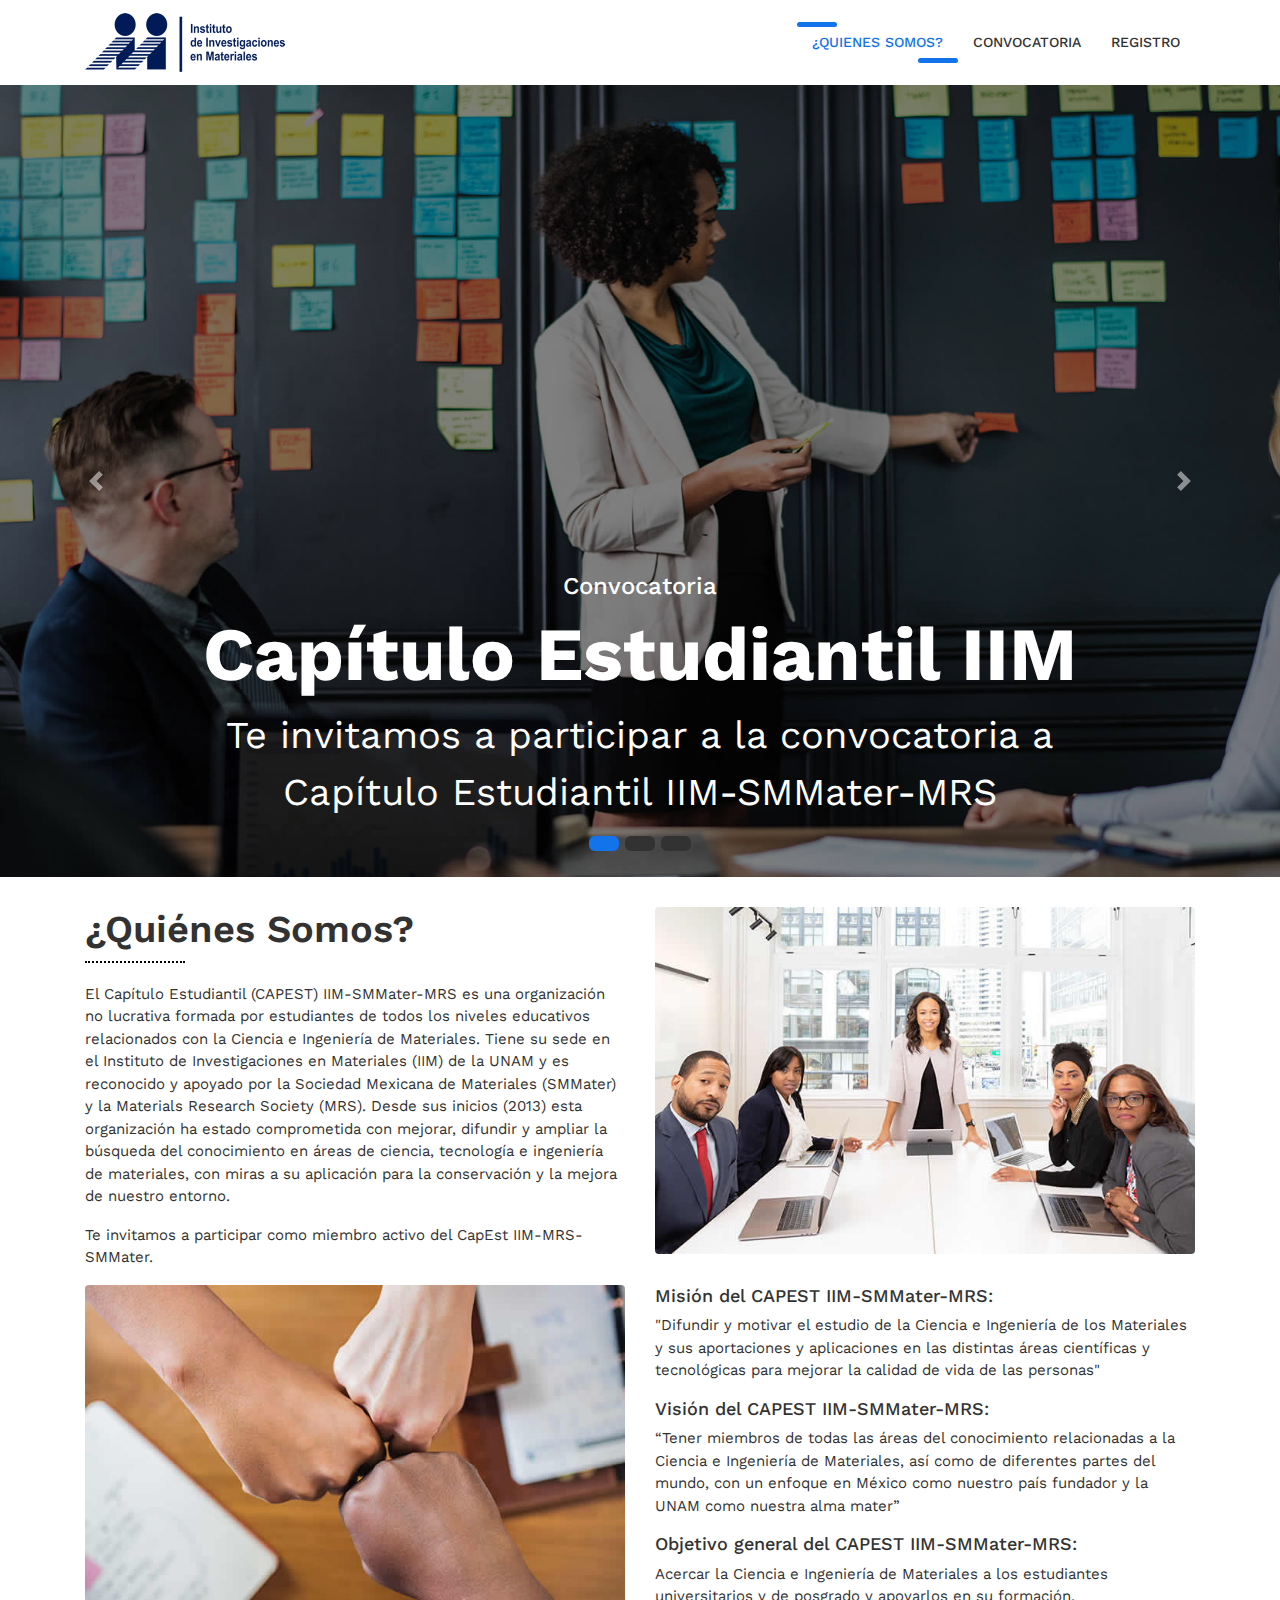
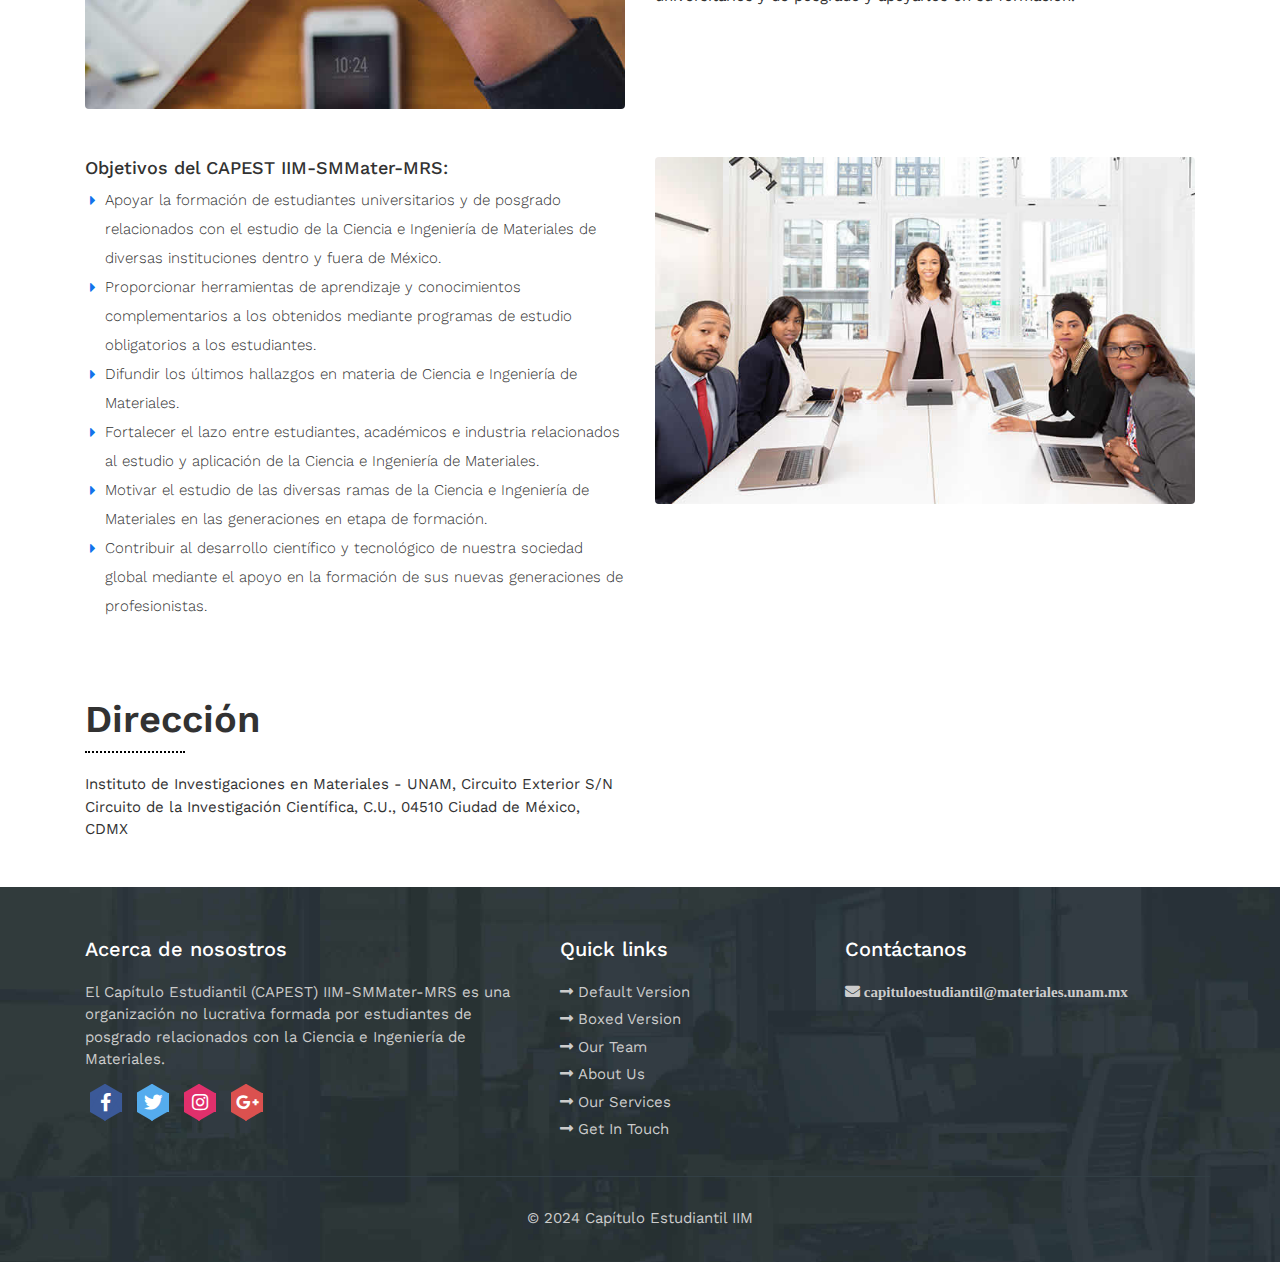
==== commit fd78cd56: "[MODIFICATED][MAIN][DEVELOP]" ====
--- a/index.html
+++ b/index.html
@@ -38,10 +38,11 @@
 					<li class="nav-item">
 						<a class="nav-link" href="convocatoria.html">Convocatoria</a>
 					</li>
-					<!---Construcción de segunda página
-					<li class="nav-item">
-						<a class="nav-link" href="#">Registro</a>
-					</li>
+					
+					<li class="nav-item">
+						<a class="nav-link" href="registro.html">Registro</a>
+					</li>
+					<!---Tercera página
 					<li class="nav-item">
 						<a class="nav-link" href="#">Comité Organizador</a>
 					</li>
--- a/css/style.css
+++ b/css/style.css
@@ -1756,14 +1756,20 @@
 	}
 }
 
-
-
-
-
-
-
-
-
-
-
-
+.pdfFile{
+	margin-left: auto;
+	margin-right: auto;
+	align-items: center;
+	width: 100%;
+	height: 973px;
+}
+
+
+
+
+
+
+
+
+
+
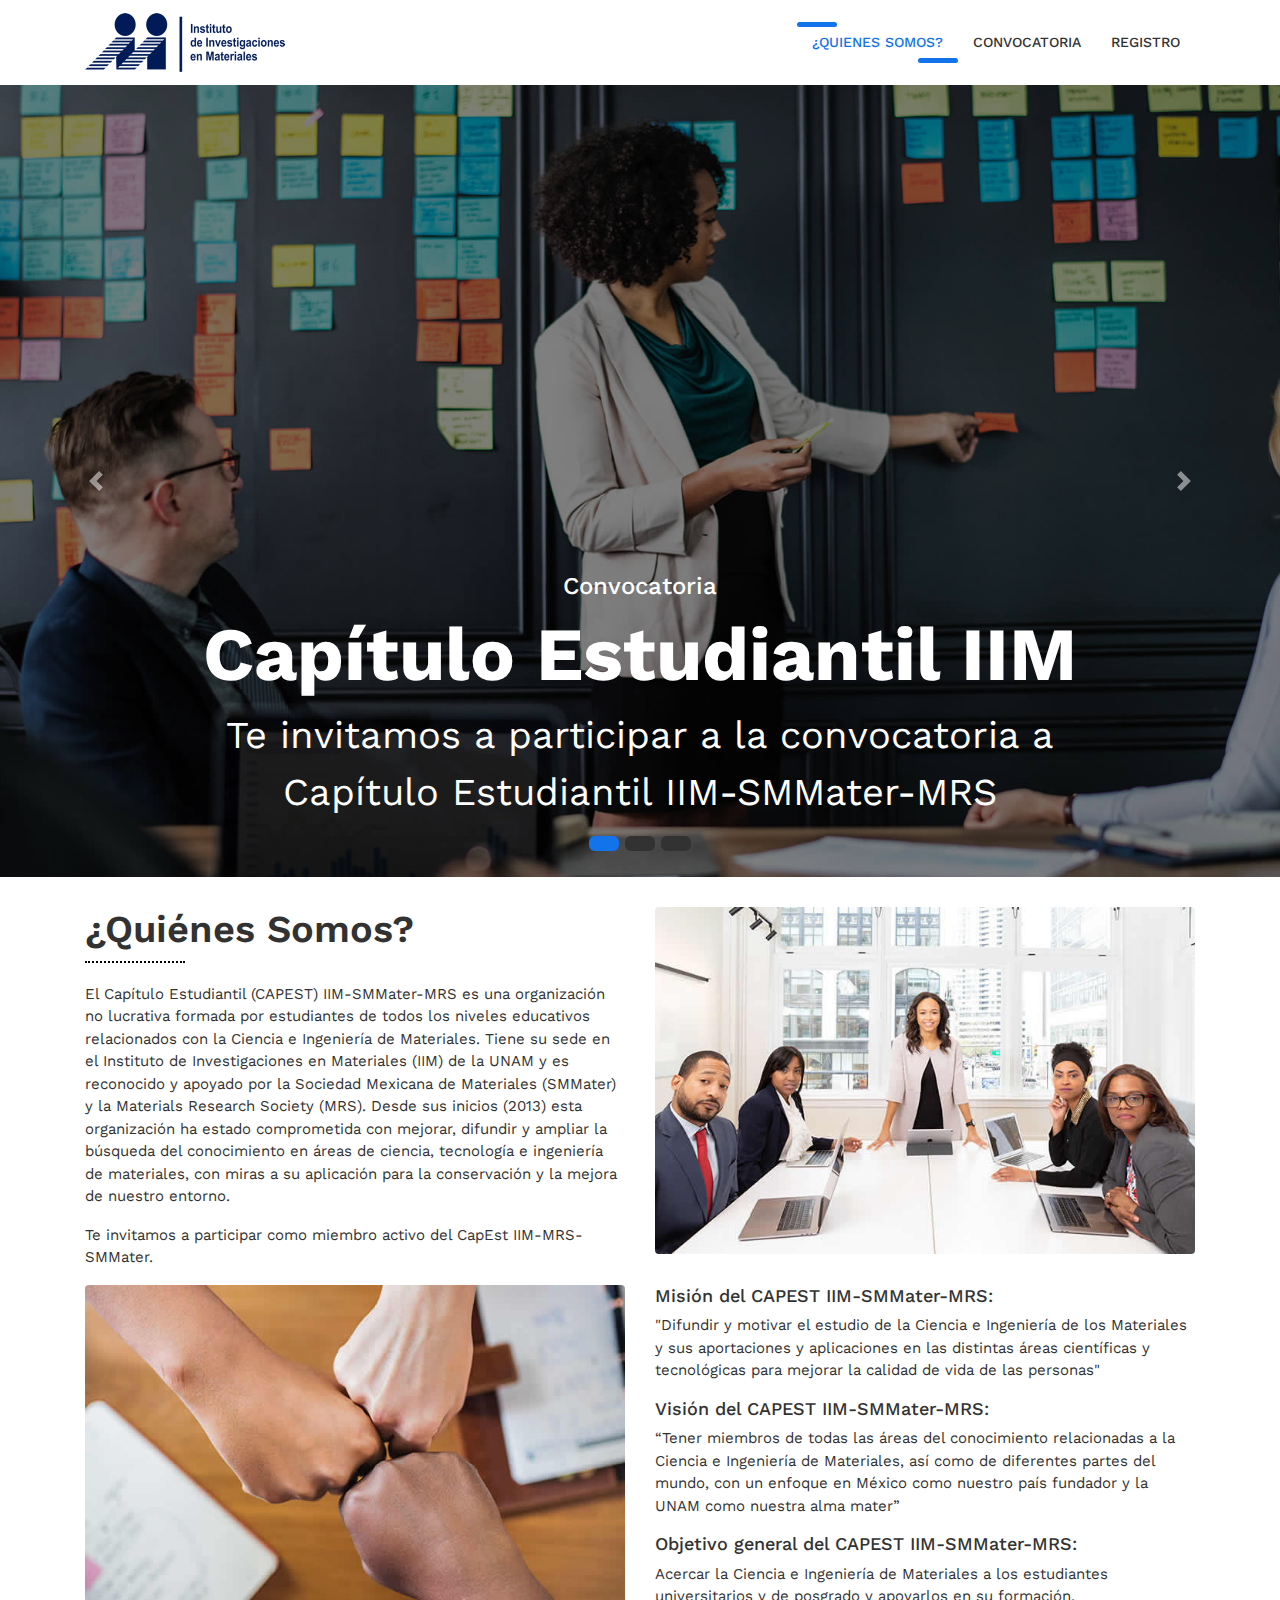
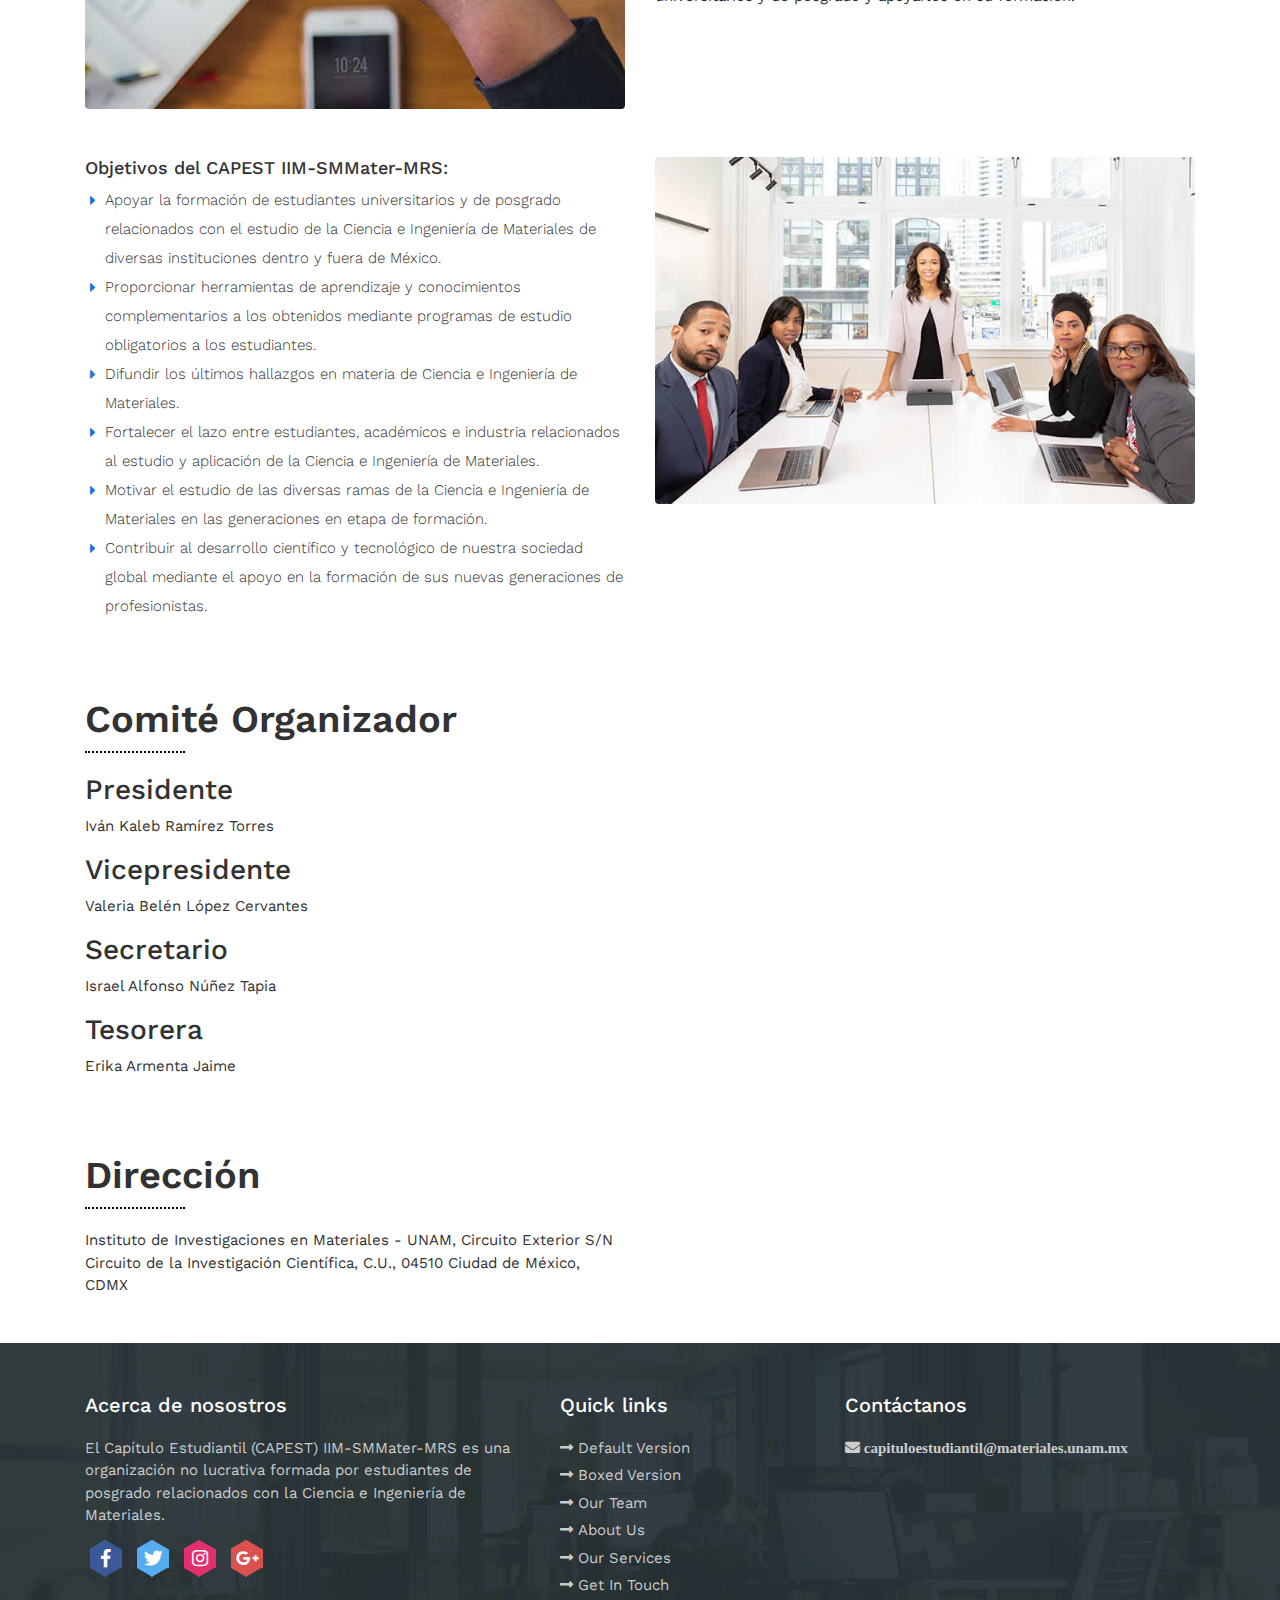
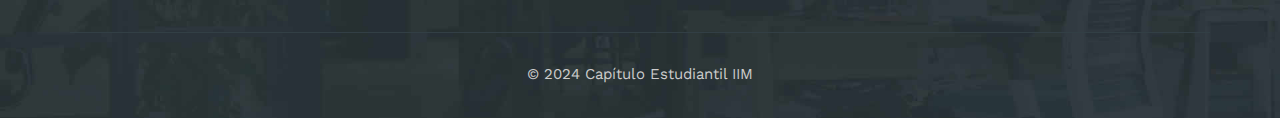
==== commit 838876af: "[FIXED][MAIN][DEVELOP]" ====
--- a/index.html
+++ b/index.html
@@ -297,7 +297,7 @@
 		</div>
 	</div>-->
 	<!--Start Portafilio
-	<div class="container">-->	
+	<div class="container">	-->
         <!-- Portfolio Section 
         <div class="portfolio-main">
             <h2>Our Portfolio</h2>
@@ -504,6 +504,23 @@
 			</div>
 		</div>
 	</div>-->
+	<div class="container">
+		<div class="about-main">
+            <div class="row">
+               <div class="col-lg-6">
+                  <h2>Comité Organizador</h2>
+				  <h3>Presidente</h3>
+				  <p>Iván Kaleb Ramírez Torres</p>
+				  <h3>Vicepresidente</h3>
+				  <p>Valeria Belén López Cervantes</p>
+				  <h3>Secretario</h3>
+				  <p>Israel Alfonso Núñez Tapia</p>
+				  <h3>Tesorera</h3>
+				  <p>Erika Armenta Jaime</p>
+               </div>
+            </div>
+		</div>   
+	</div>
 	<div class="container">
 		<div class="about-main">
             <div class="row">
--- a/css/style.css
+++ b/css/style.css
@@ -1763,13 +1763,18 @@
 	width: 100%;
 	height: 973px;
 }
-
-
-
-
-
-
-
-
-
-
+.fastlink:hover{
+	color: rgb(191, 0, 255);
+	text-decoration: none;
+	background-color: transparent;
+}
+
+
+
+
+
+
+
+
+
+
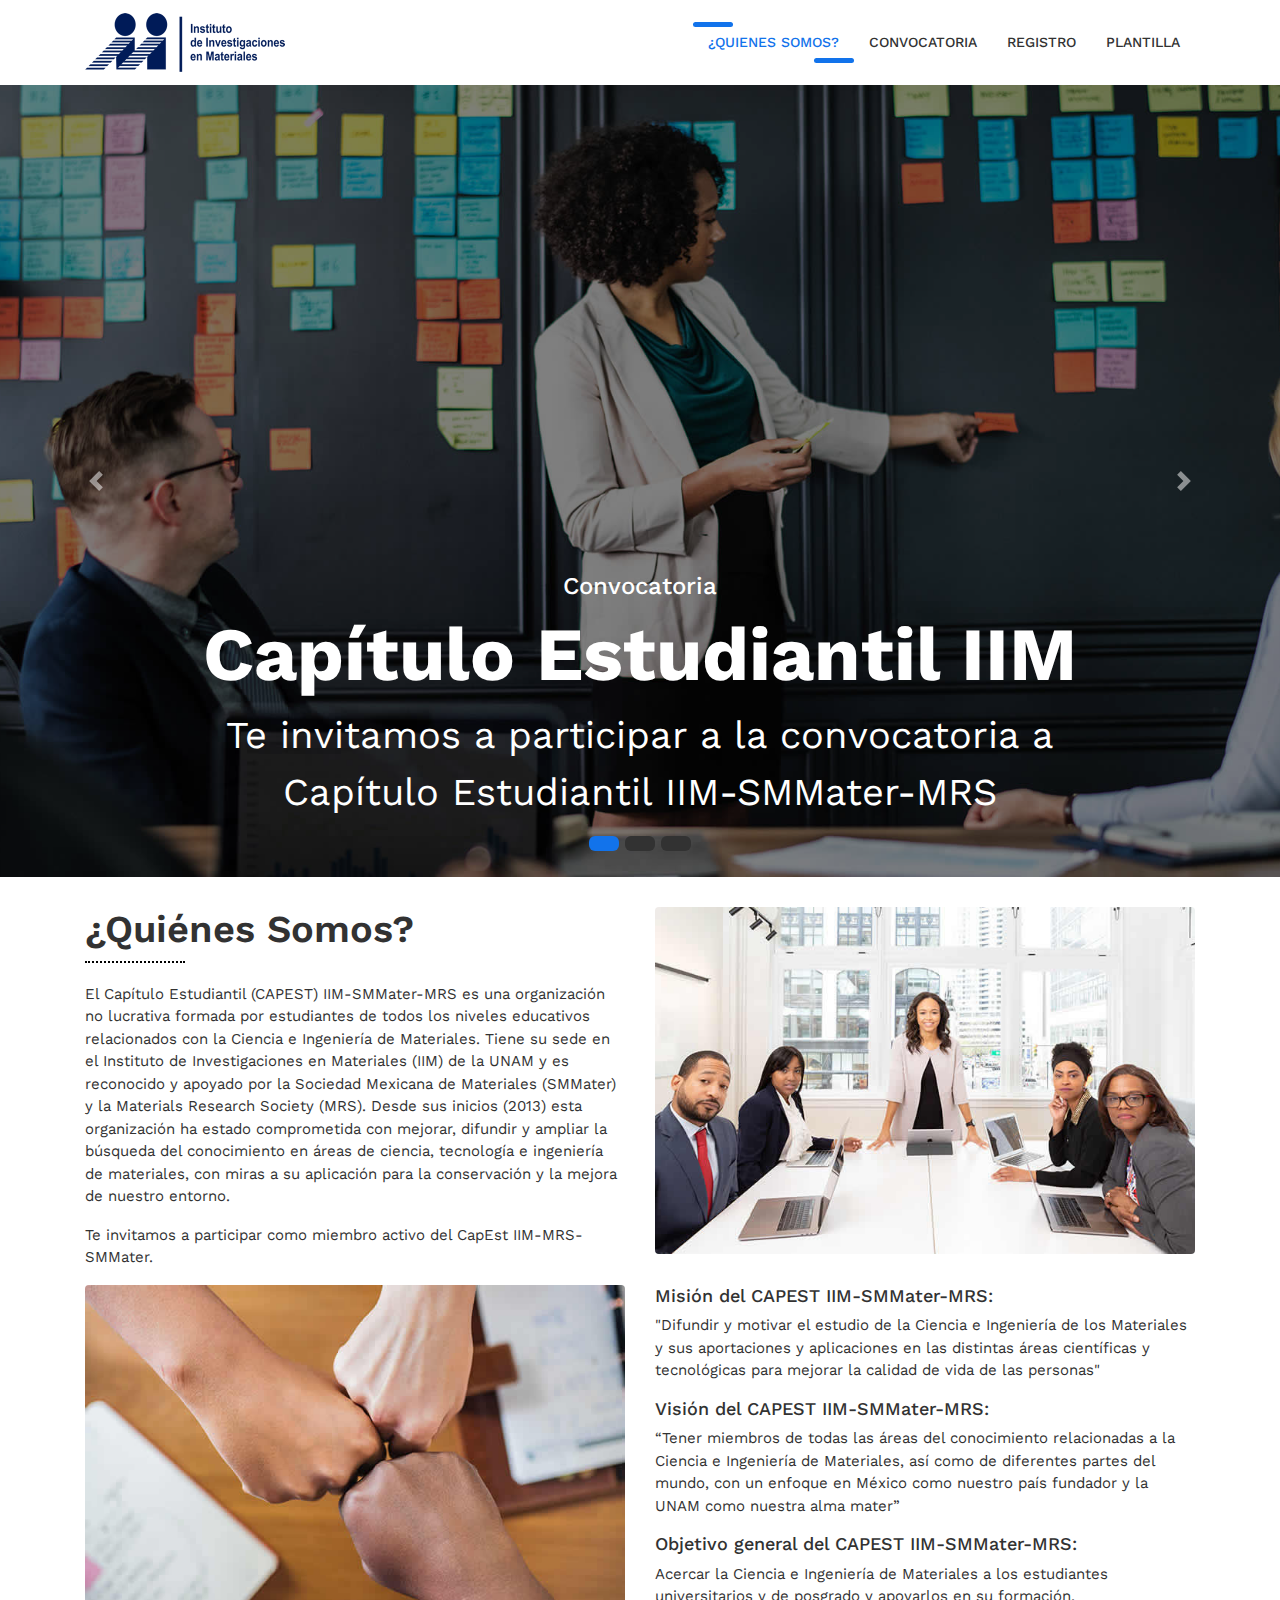
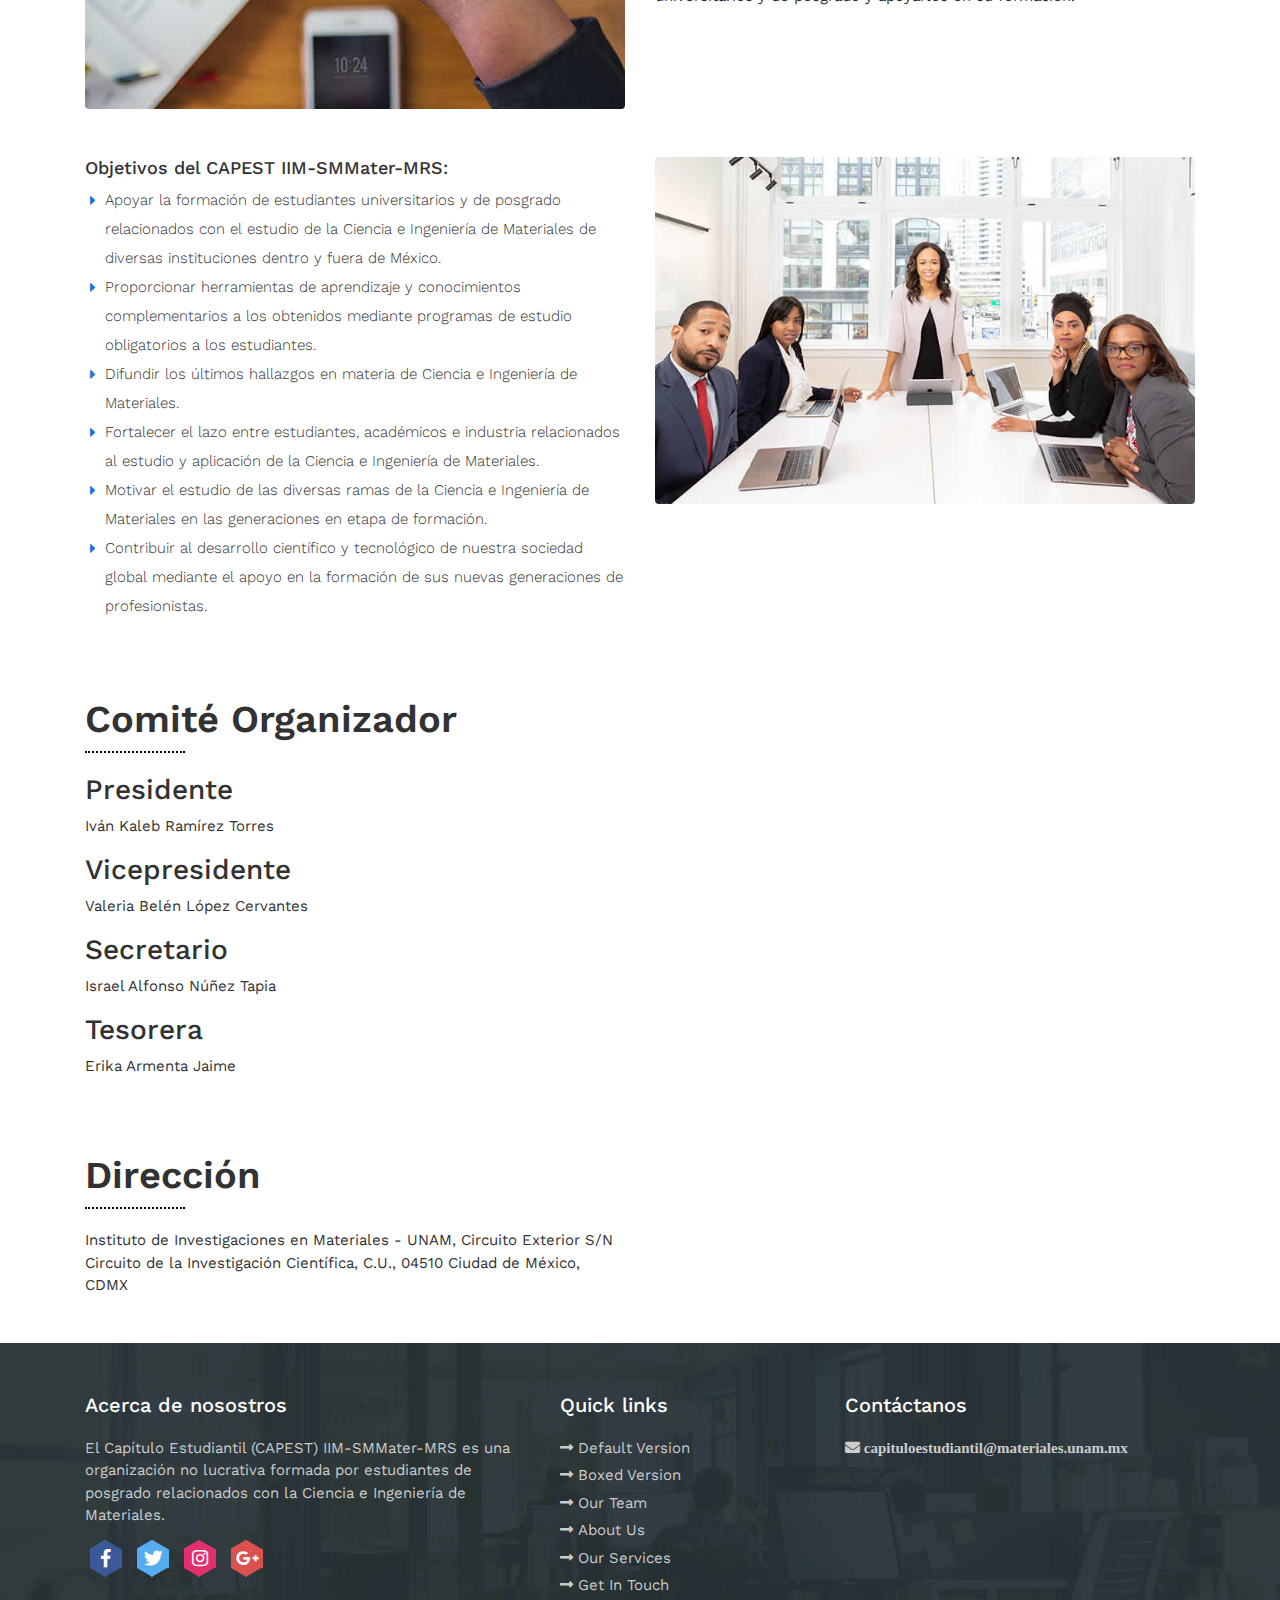
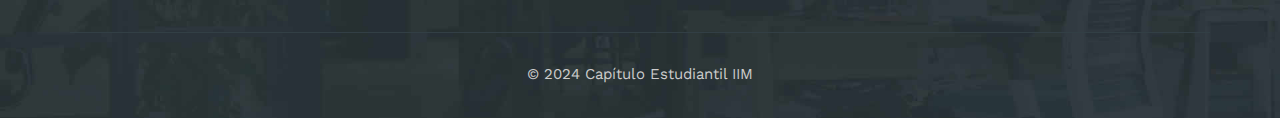
==== commit f2bdc104: "[ADDED][MAIN][DEVELOP]" ====
--- a/index.html
+++ b/index.html
@@ -42,10 +42,11 @@
 					<li class="nav-item">
 						<a class="nav-link" href="registro.html">Registro</a>
 					</li>
-					<!---Tercera página
-					<li class="nav-item">
-						<a class="nav-link" href="#">Comité Organizador</a>
-					</li>
+					
+					<li class="nav-item">
+						<a class="nav-link" href="plantilla.html">Plantilla</a>
+					</li>
+					<!---Cuarta página
 					<li class="nav-item">
 						<a class="nav-link" href="#">Programa</a>
 					</li>
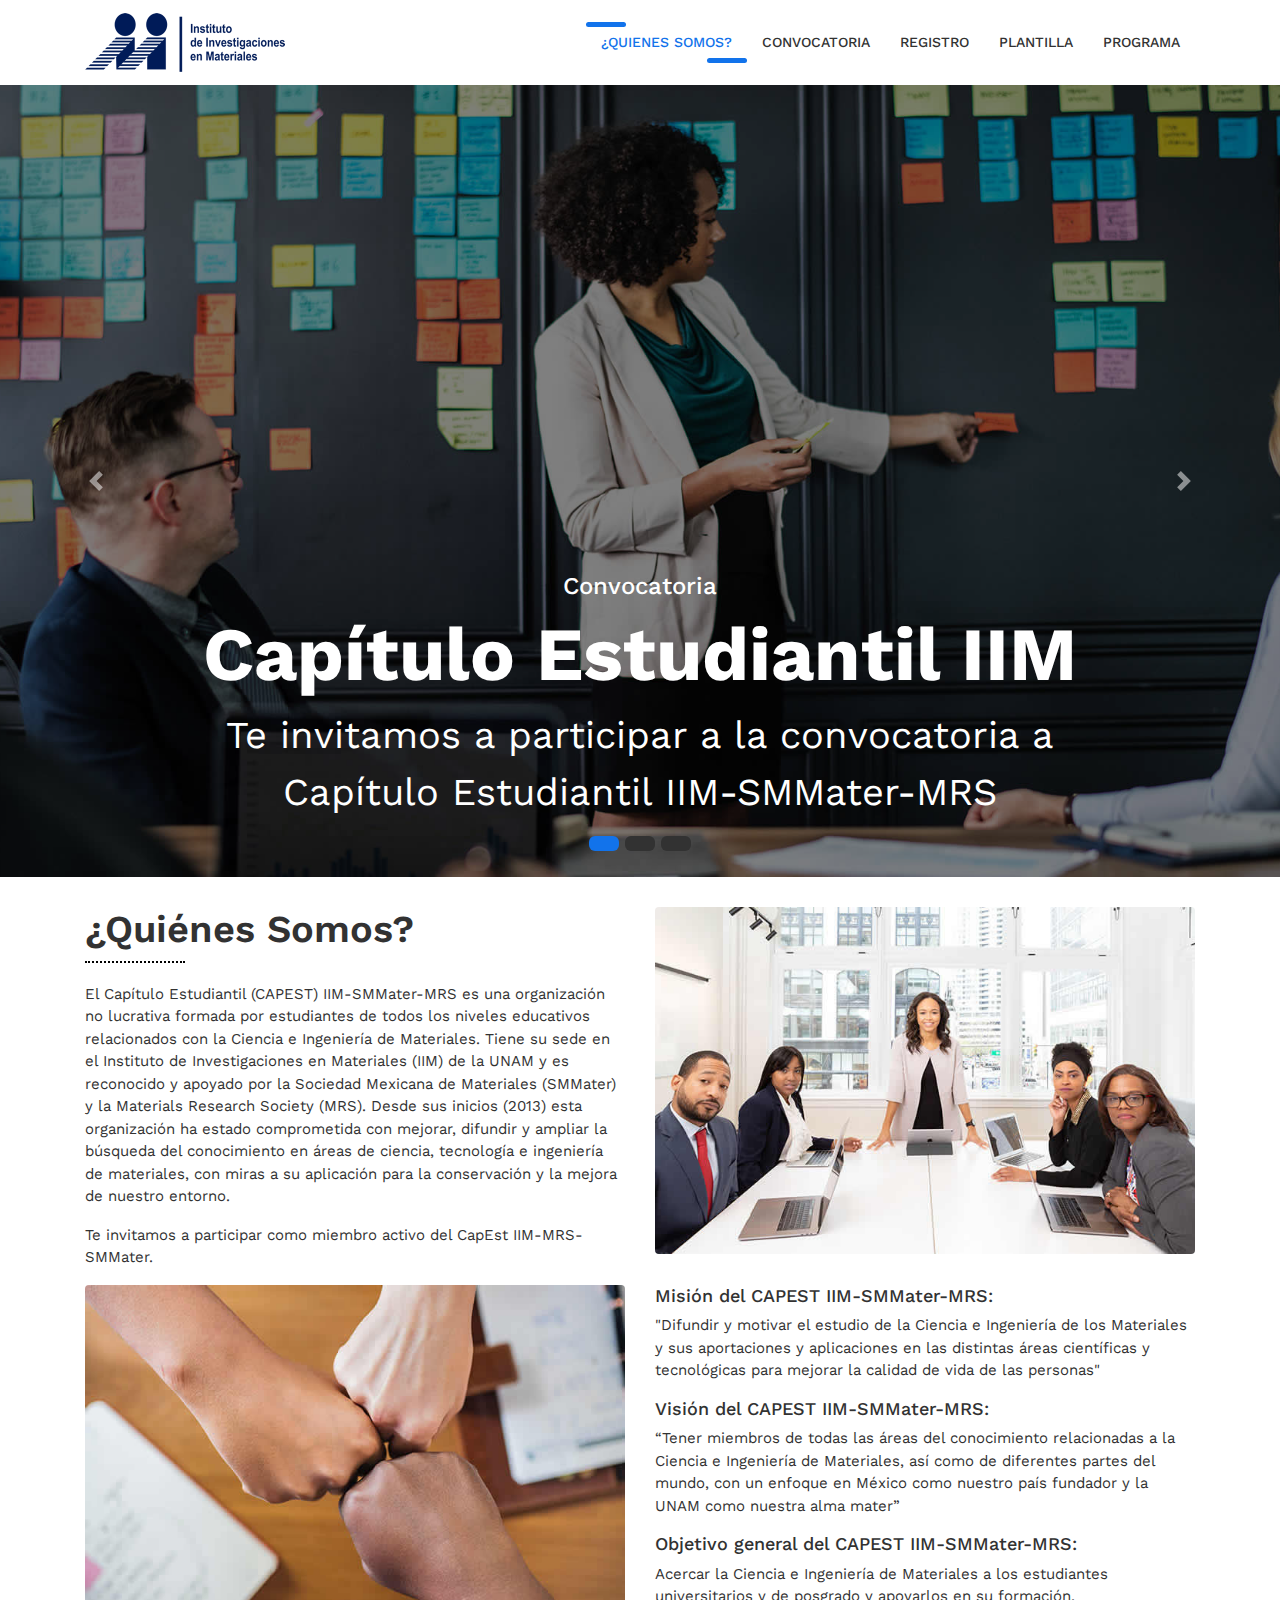
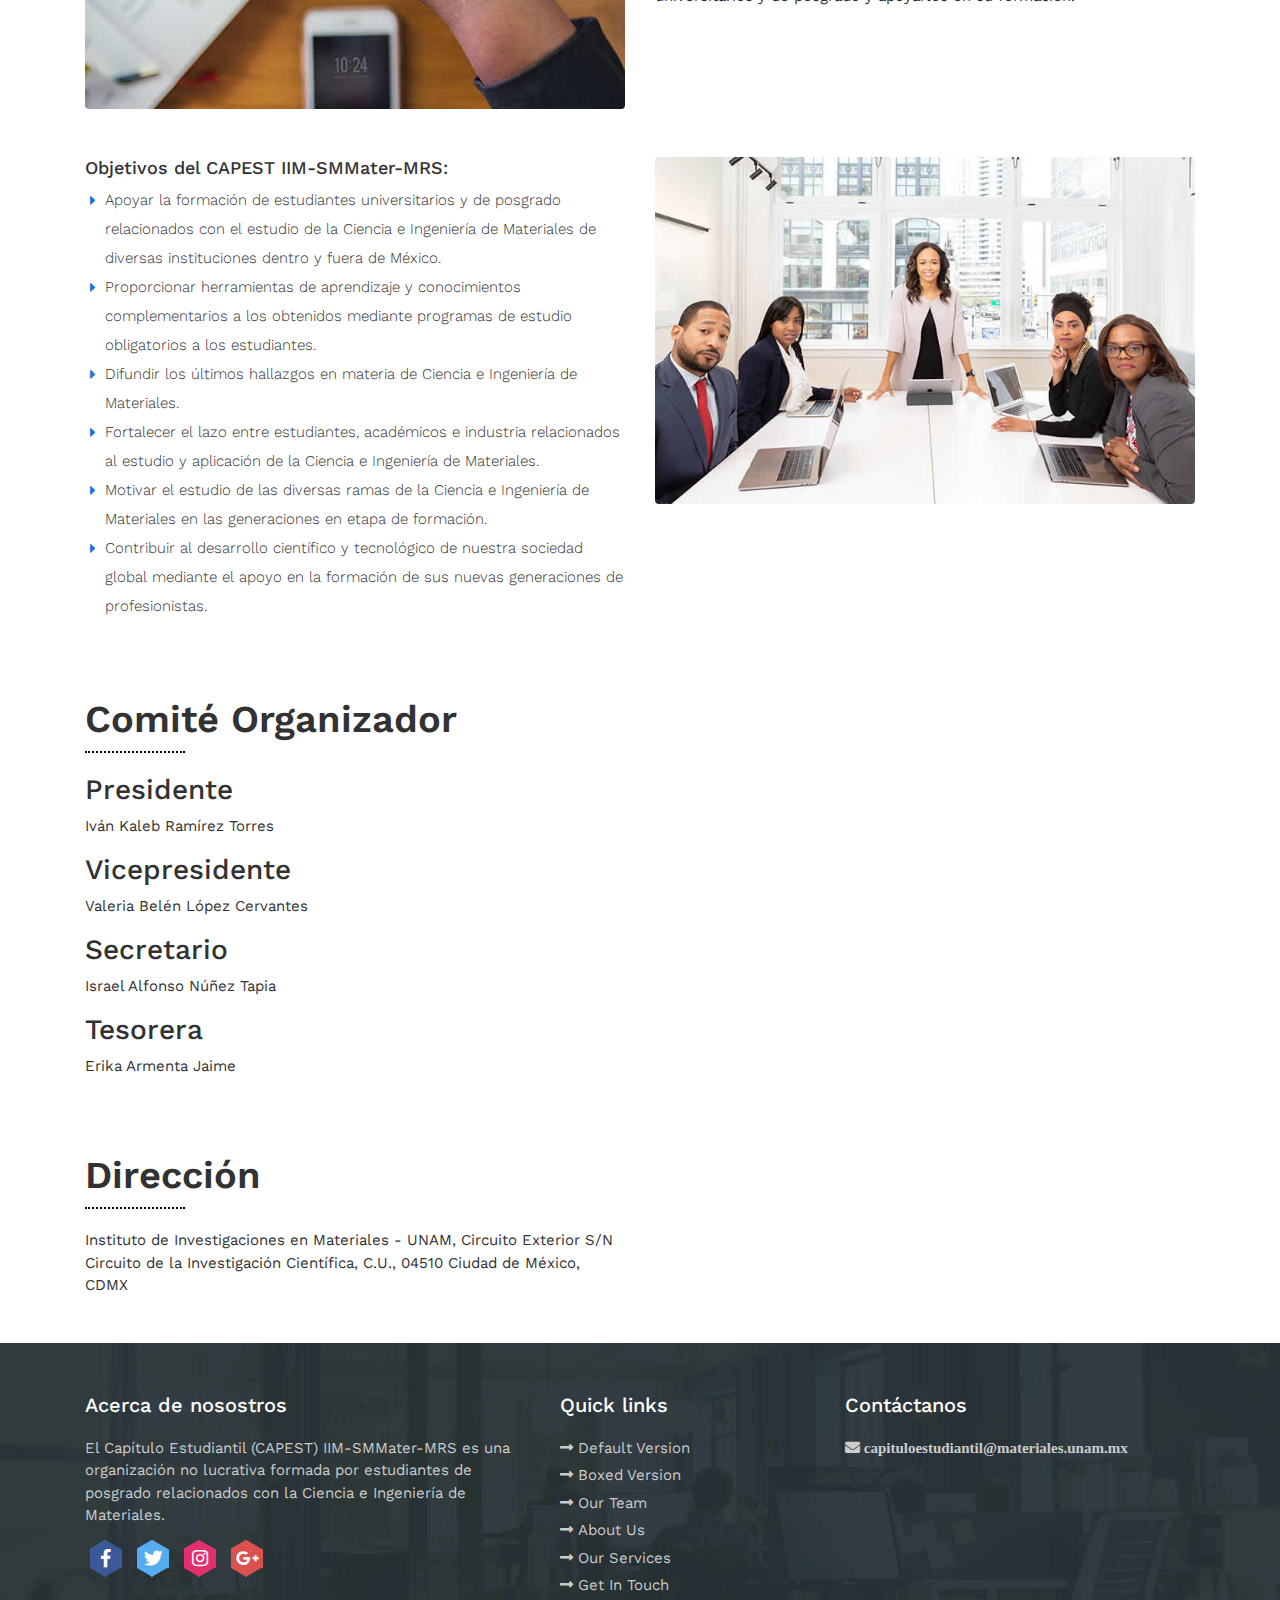
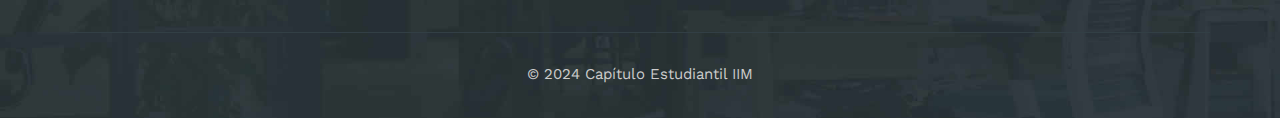
==== commit b7c7c2c6: "[MODIFICATED][MAIN][DEVELOP]" ====
--- a/index.html
+++ b/index.html
@@ -46,6 +46,9 @@
 					<li class="nav-item">
 						<a class="nav-link" href="plantilla.html">Plantilla</a>
 					</li>
+					<li class="nav-item">
+						<a class="nav-link" href="programa.html">Programa</a>
+					</li>
 					<!---Cuarta página
 					<li class="nav-item">
 						<a class="nav-link" href="#">Programa</a>
--- a/css/style.css
+++ b/css/style.css
@@ -1769,12 +1769,58 @@
 	background-color: transparent;
 }
 
-
-
-
-
-
-
-
-
-
+.squareContainer{
+	padding: 15px 9%;
+	padding-bottom: 100px;
+}
+.squareContainer .boxcontainer{
+	display: grid;
+	grid-template-columns: repeat(auto-fit,minmax(270px,1fr));
+	gap: 15px;
+}
+
+.squareContainer .boxcontainer .box{
+	box-shadow: 0 5px 10px rgba(0, 0, 0, .2);
+	border-radius: 5px;
+	background-color: #ffffff;
+	text-align: center;
+	padding: 30px 20px;
+}
+.squareContainer .boxcontainer .box img{
+	height: 80px;
+}
+.squareContainer .boxcontainer .box h3{
+	color:darkblue;
+	font-size: 15px;
+	line-height: 1.8;
+}
+.squareContainer .boxcontainer .box p{
+	color:#777;
+	font-size: 15px;
+	line-height: 1.8;
+}
+.squareContainer .boxcontainer .box a{
+	text-decoration: none;
+}
+.squareContainer .boxcontainer .box .btn{
+	margin-top: 10px;
+	display:inline-block;
+	background: #e1306c;
+	color: #ffffff;
+	font-size: 17px;
+	border-radius: 5px;
+	padding:8px 25px;
+}
+.squareContainer .boxcontainer .box .btn:hover{
+	letter-spacing: 1px;
+}
+
+.squareContainer .boxcontainer .box:hover{
+	box-shadow: 0 10px 15px rgba(0,0,0,.3);
+	transform: scale(1.03);
+}
+@media (max-width:768px) {
+	.squareContainer{
+		padding: 20px;
+	}
+}
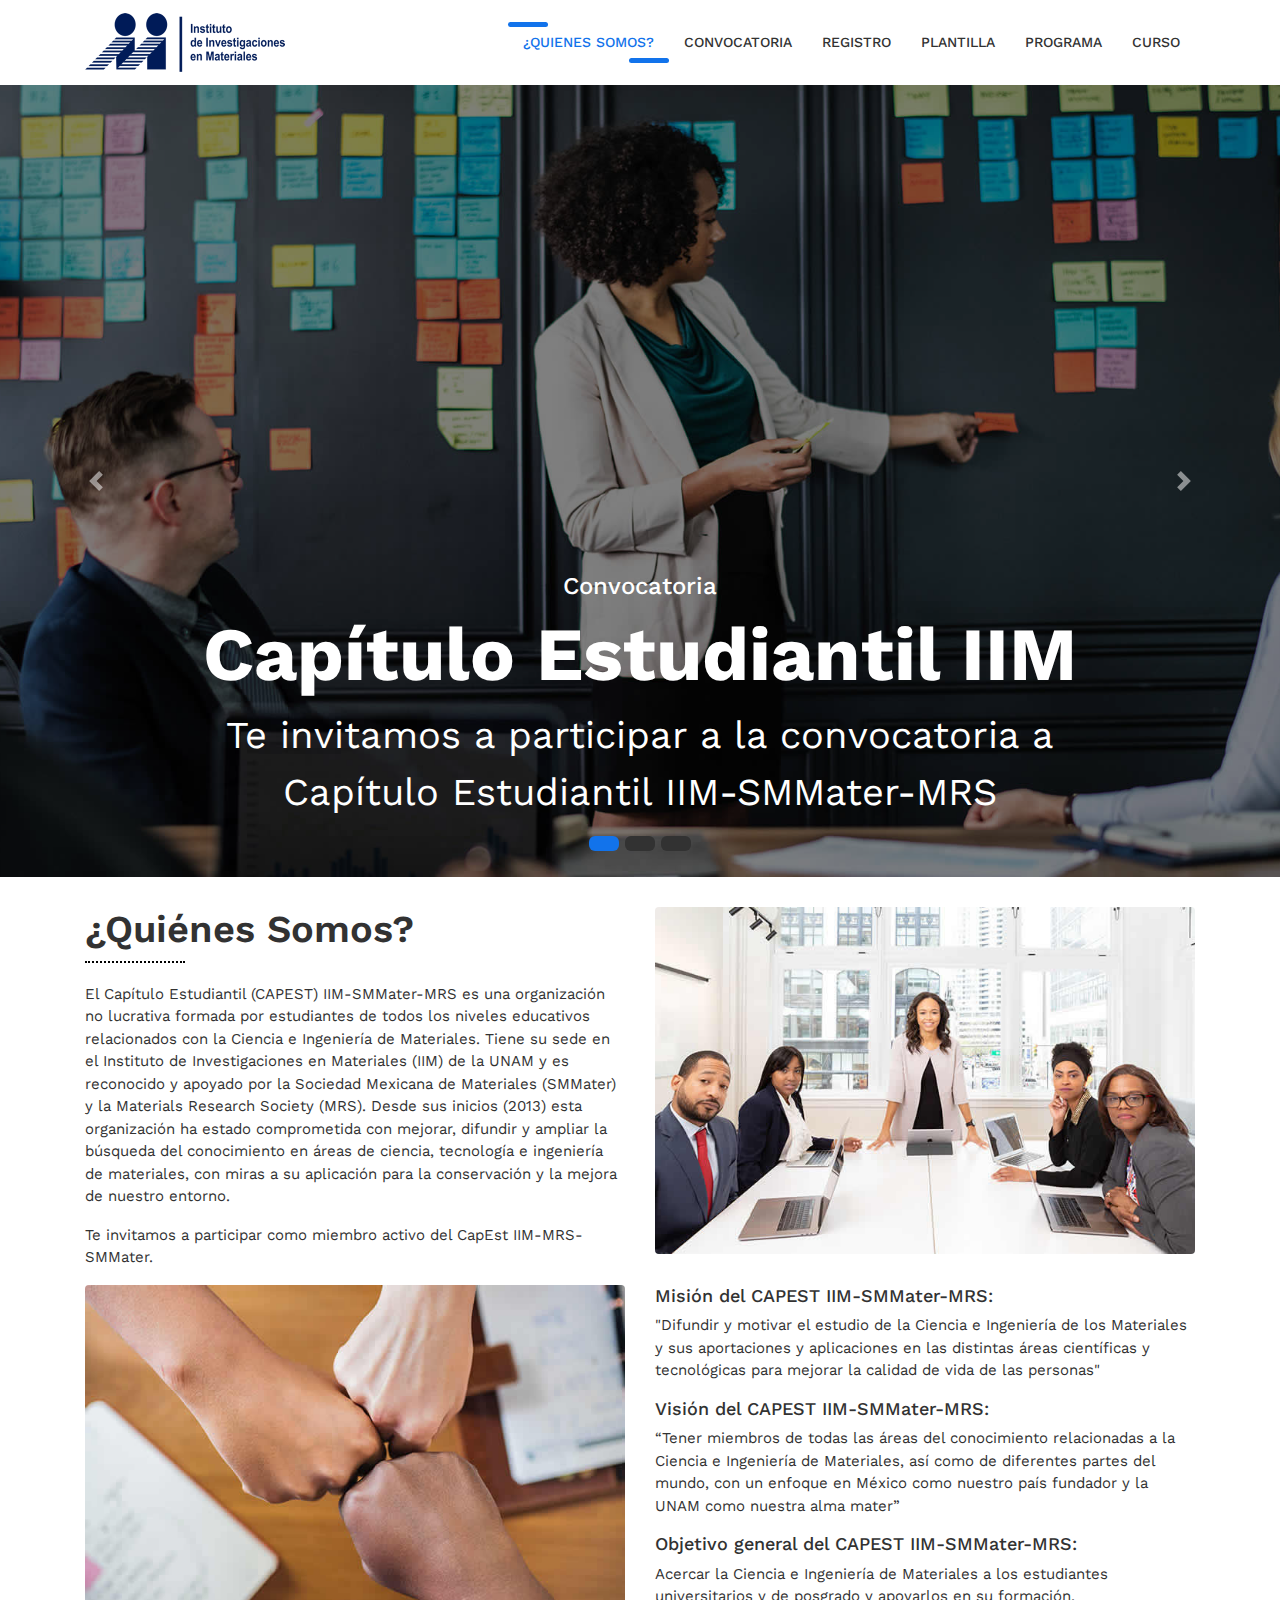
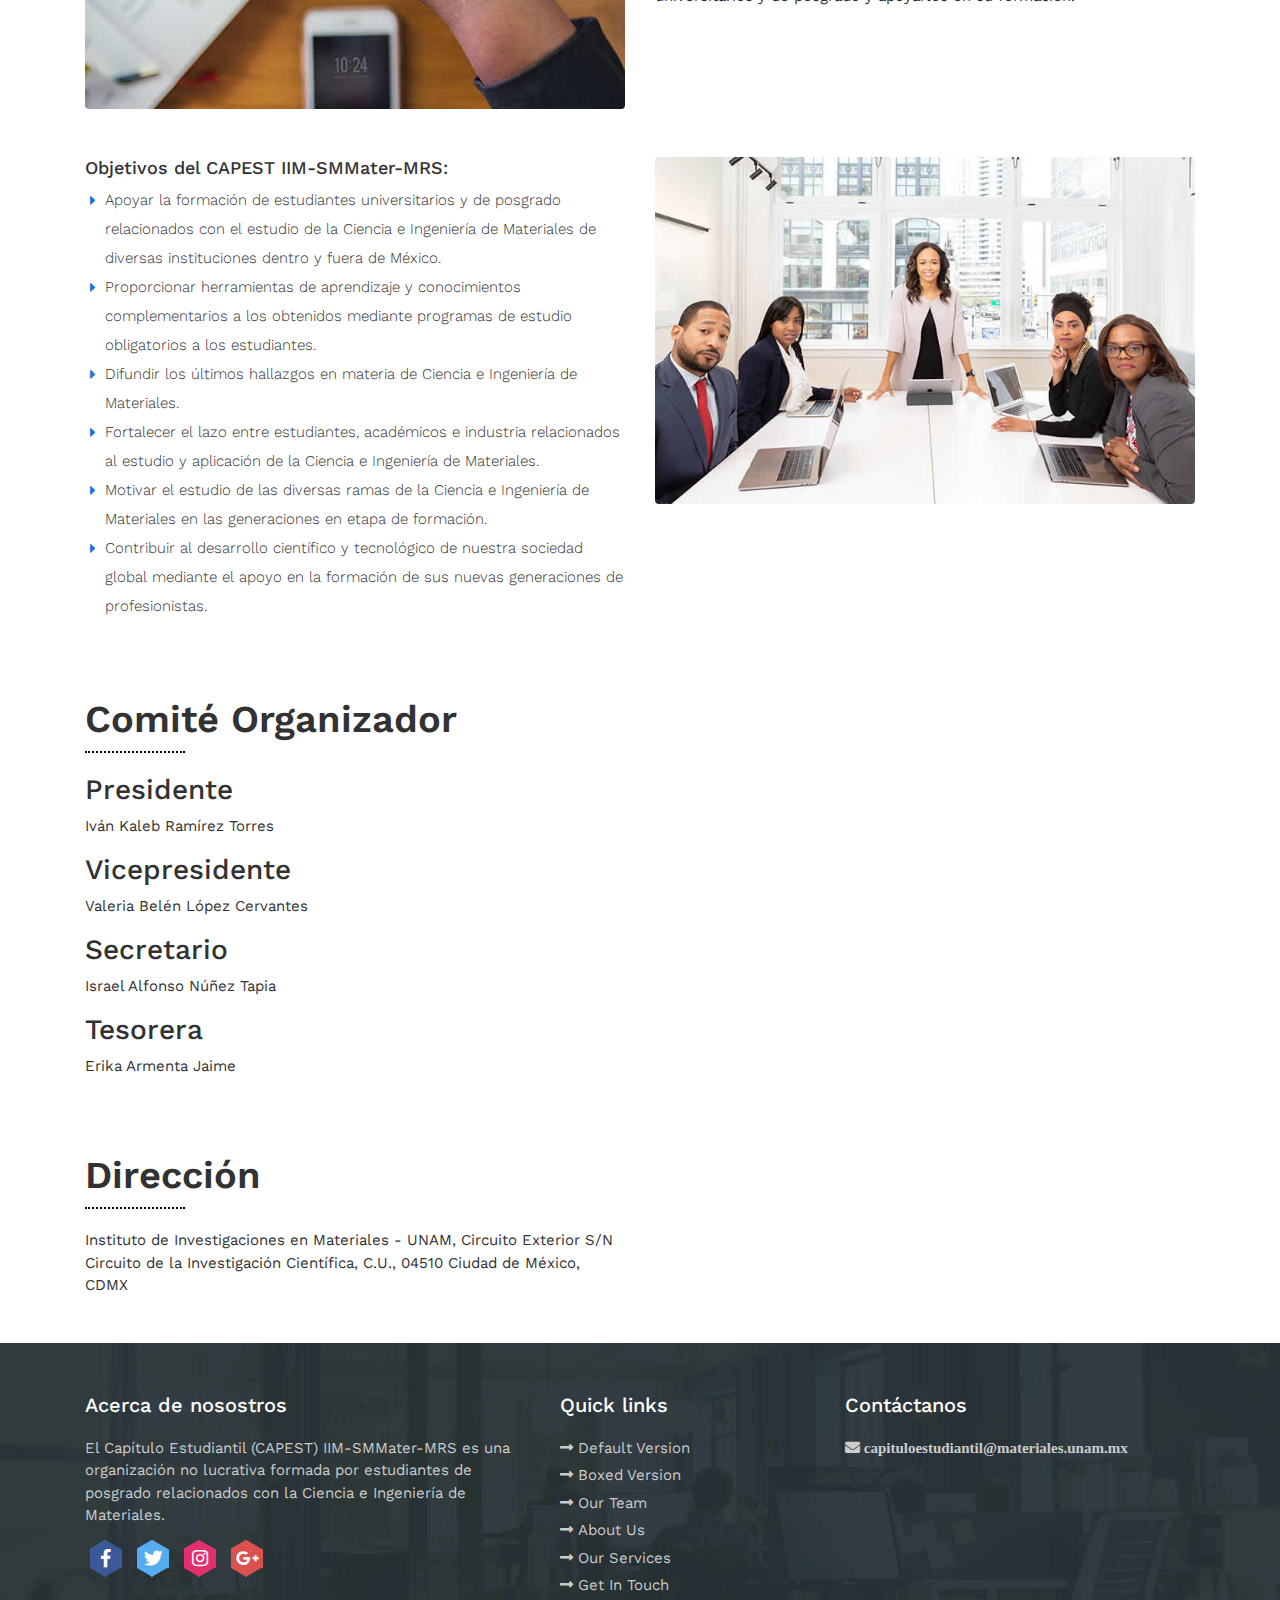
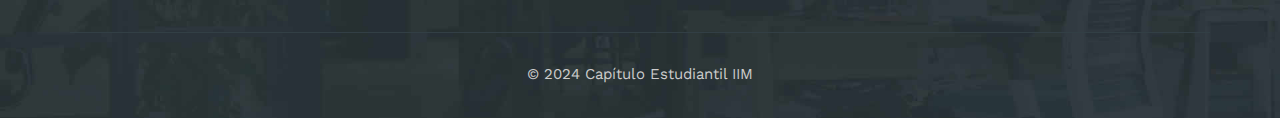
==== commit 25c04f6a: "[ADDED][MAIN][DEVELOP]" ====
--- a/index.html
+++ b/index.html
@@ -49,6 +49,9 @@
 					<li class="nav-item">
 						<a class="nav-link" href="programa.html">Programa</a>
 					</li>
+					<li class="nav-item">
+						<a class="nav-link" href="curso.html">Curso</a>
+					</li>
 					<!---Cuarta página
 					<li class="nav-item">
 						<a class="nav-link" href="#">Programa</a>
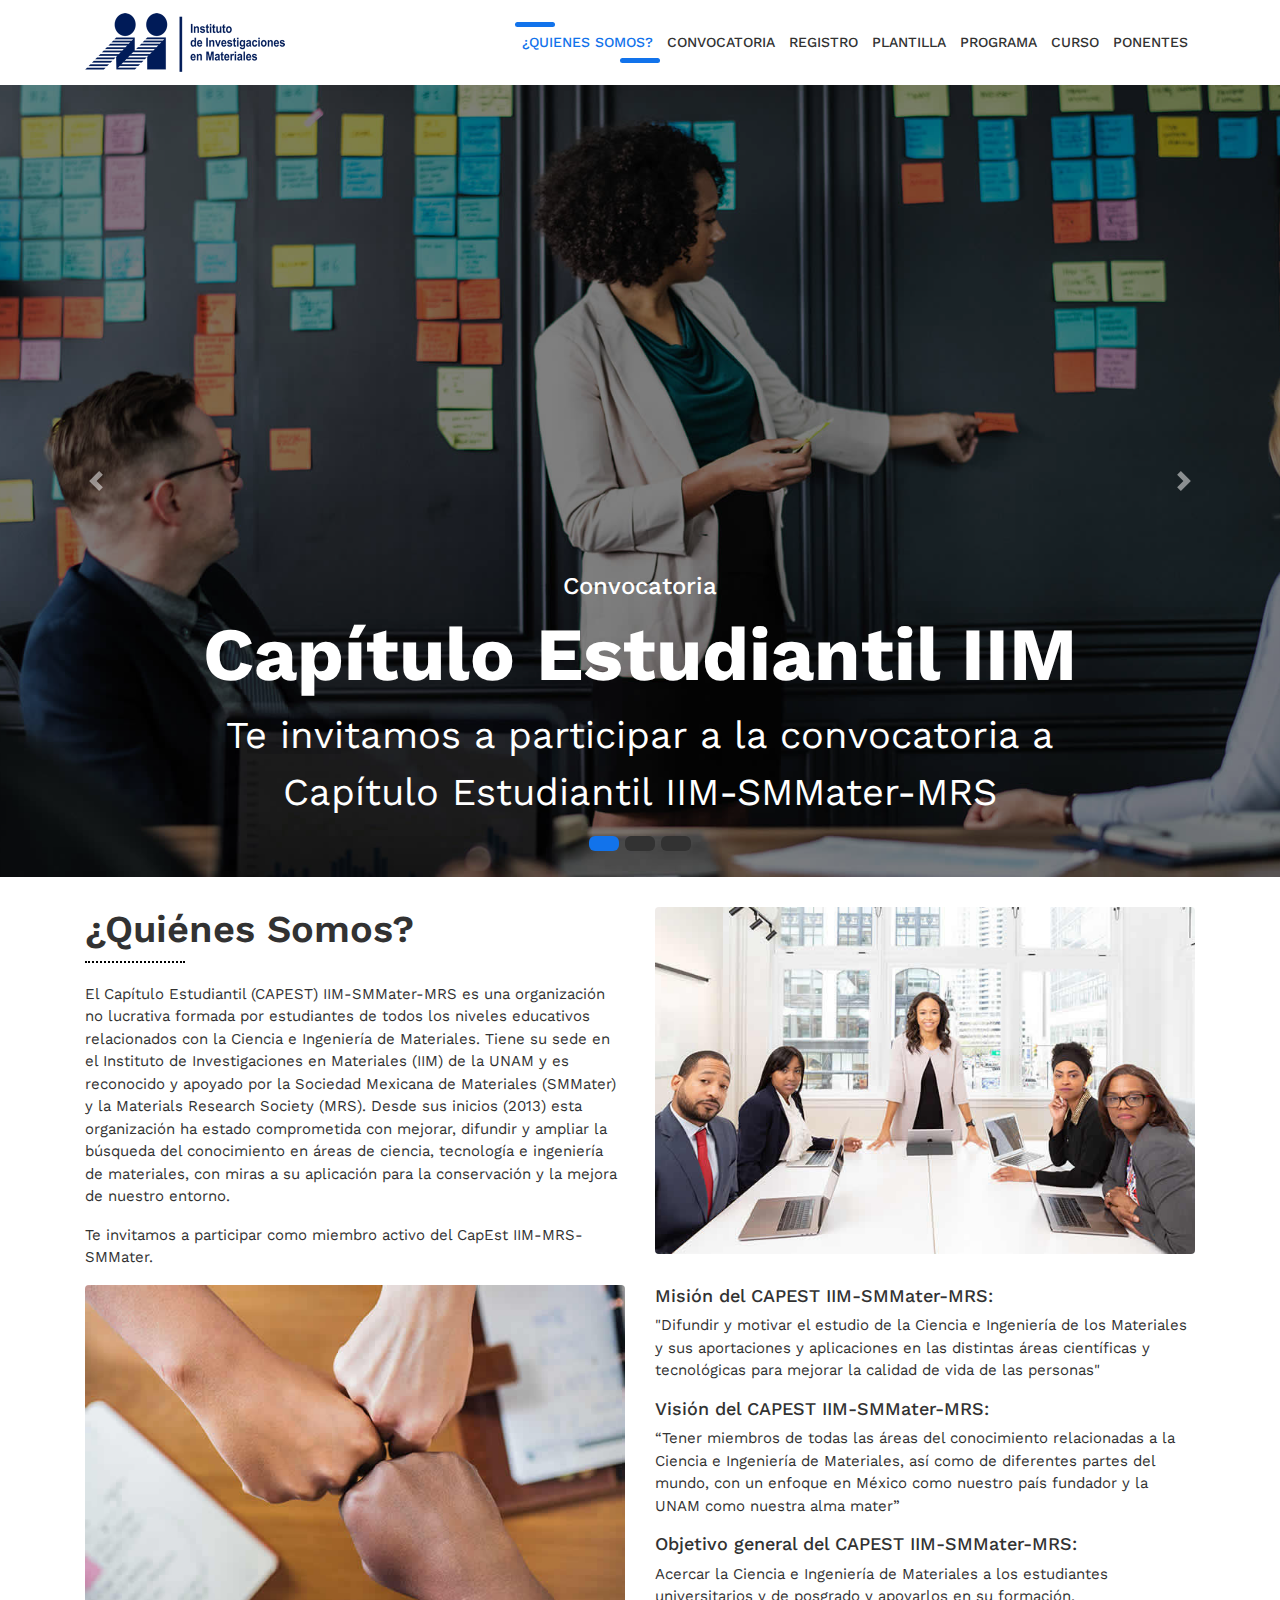
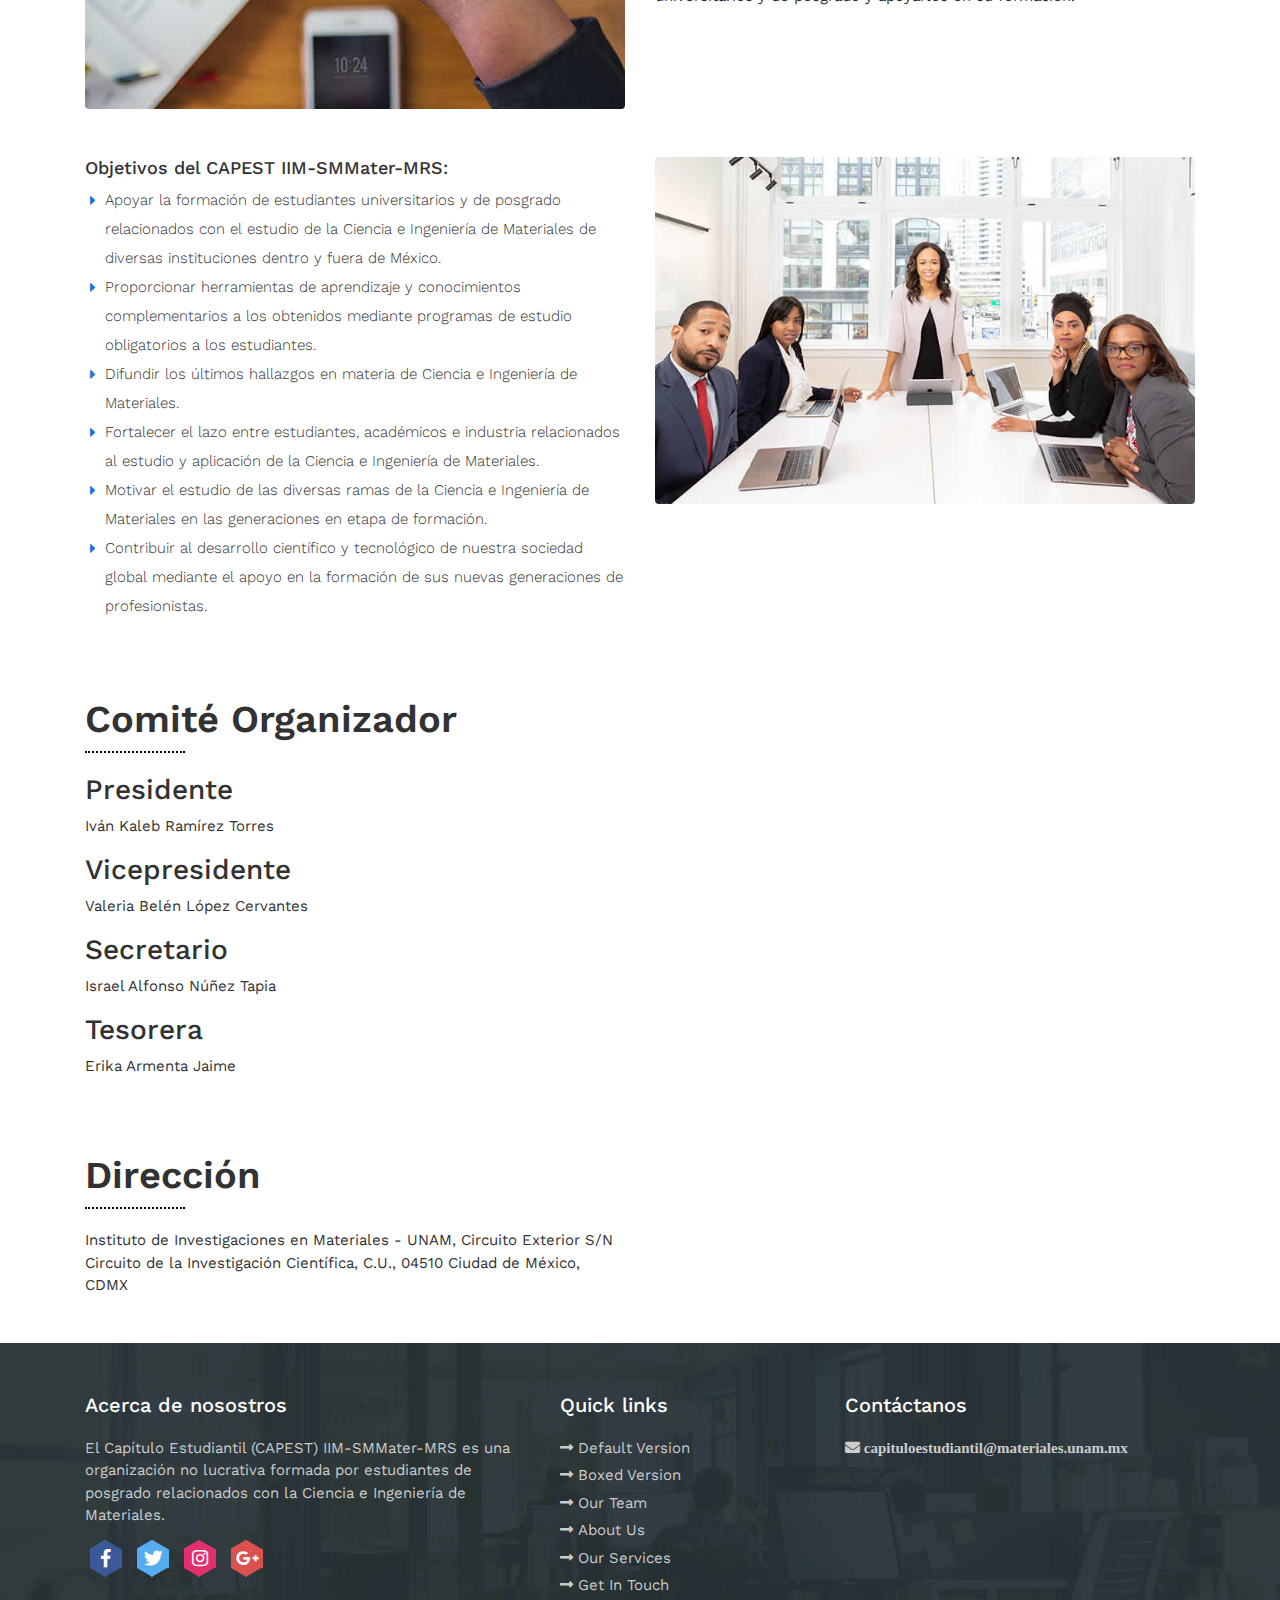
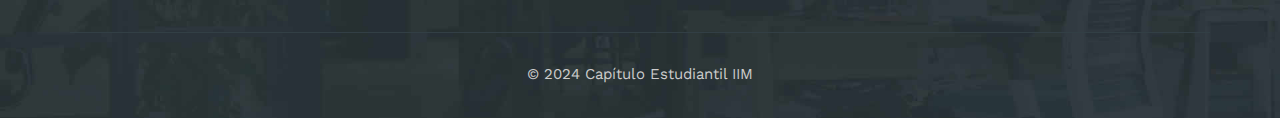
==== commit 920e22ff: "[ADDED][MAIN][DEVELOP]" ====
--- a/index.html
+++ b/index.html
@@ -52,6 +52,9 @@
 					<li class="nav-item">
 						<a class="nav-link" href="curso.html">Curso</a>
 					</li>
+					<li class="nav-item">
+						<a class="nav-link" href="ponentes.html">Ponentes</a>
+					</li>
 					<!---Cuarta página
 					<li class="nav-item">
 						<a class="nav-link" href="#">Programa</a>
--- a/css/style.css
+++ b/css/style.css
@@ -109,7 +109,7 @@
 	background-color: #ffffff !important;
 }
 .navbar-expand-lg.top-nav .navbar-nav .nav-link{
-	padding: 10px 15px;
+	padding: 10px 7px;
 	color: #323232;
 	font-size: 14px;
 	font-weight: 500;
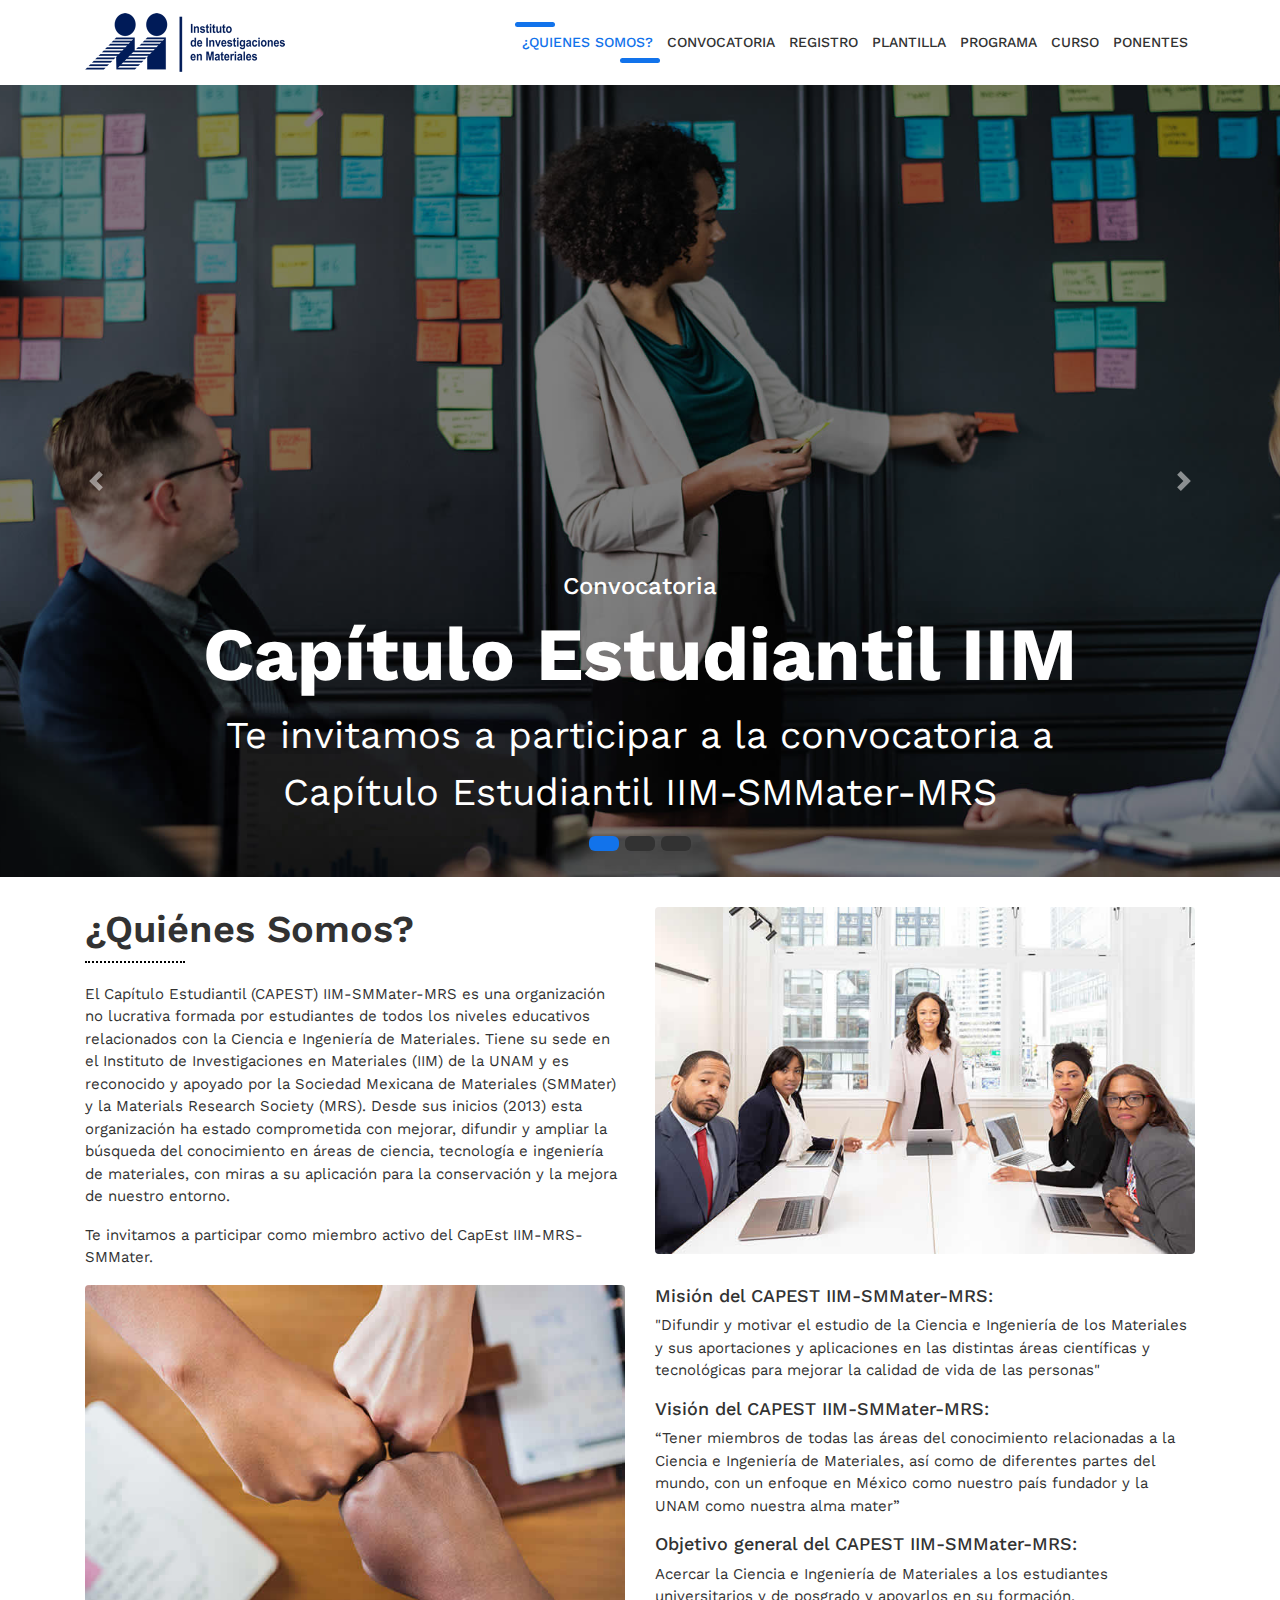
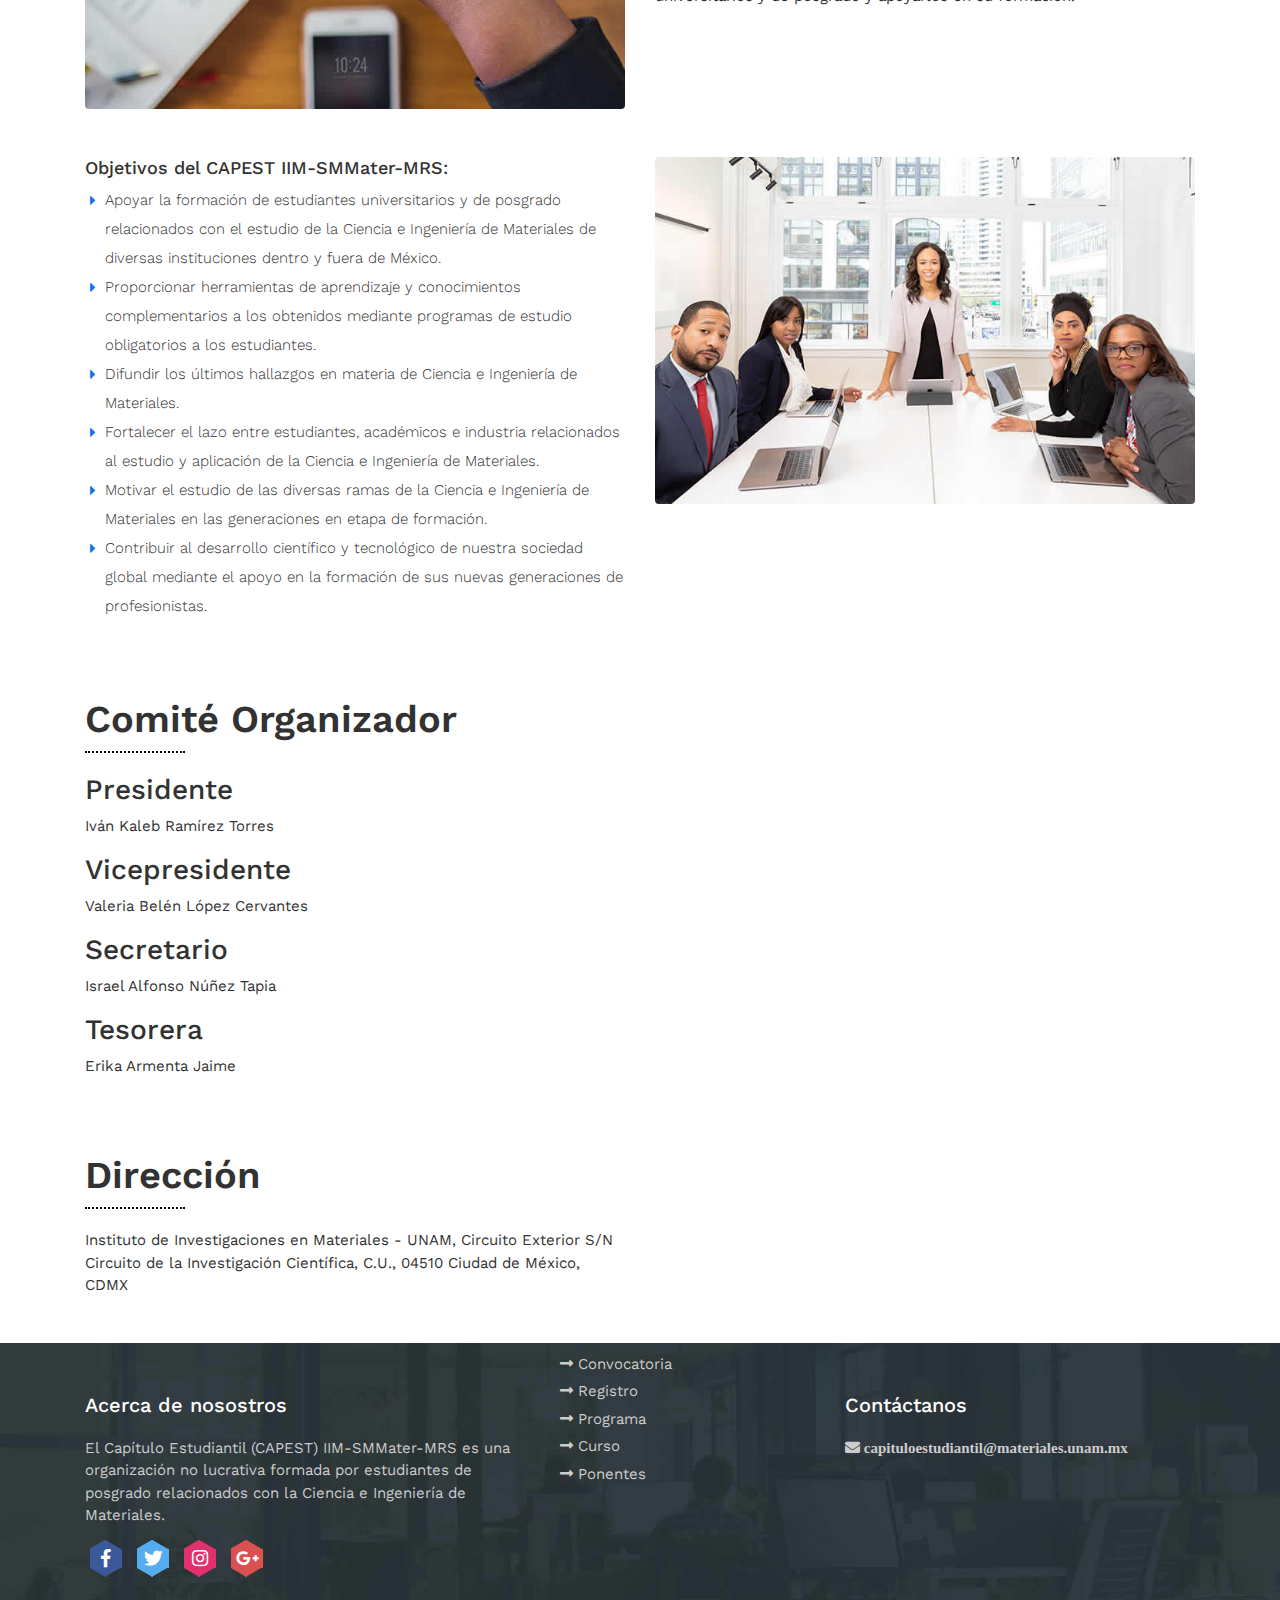
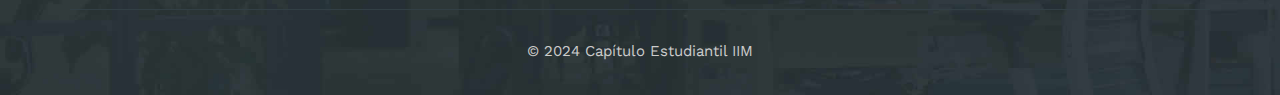
==== commit efd51ca8: "[MODIFICATED][MAIN][DEVELOP]" ====
--- a/index.html
+++ b/index.html
@@ -573,15 +573,13 @@
 					</ul>
 				</div>	
 				<div class="col-lg-3 col-md-3 col-sm-5">
-					<h5 class="headin5_amrc col_white_amrc pt2">Quick links</h5>
 					<!--headin5_amrc-->
 					<ul class="footer_ul_amrc">
-						<li><a href="#"><i class="fas fa-long-arrow-alt-right"></i>Default Version</a></li>
-						<li><a href="#"><i class="fas fa-long-arrow-alt-right"></i>Boxed Version</a></li>
-						<li><a href="#"><i class="fas fa-long-arrow-alt-right"></i>Our Team </a></li>
-						<li><a href="#"><i class="fas fa-long-arrow-alt-right"></i>About Us</a></li>
-						<li><a href="#"><i class="fas fa-long-arrow-alt-right"></i>Our Services</a></li>
-						<li><a href="#"><i class="fas fa-long-arrow-alt-right"></i>Get In Touch</a></li>
+						<li><a href="convocatoria.html"><i class="fas fa-long-arrow-alt-right"></i>Convocatoria</a></li>
+						<li><a href="registro.html"><i class="fas fa-long-arrow-alt-right"></i>Registro</a></li>
+						<li><a href="programa.html"><i class="fas fa-long-arrow-alt-right"></i>Programa </a></li>
+						<li><a href="curso.html"><i class="fas fa-long-arrow-alt-right"></i>Curso</a></li>
+						<li><a href="ponentes.html"><i class="fas fa-long-arrow-alt-right"></i>Ponentes</a></li>
 					</ul>
 					<!--footer_ul_amrc ends here-->
 				</div>
